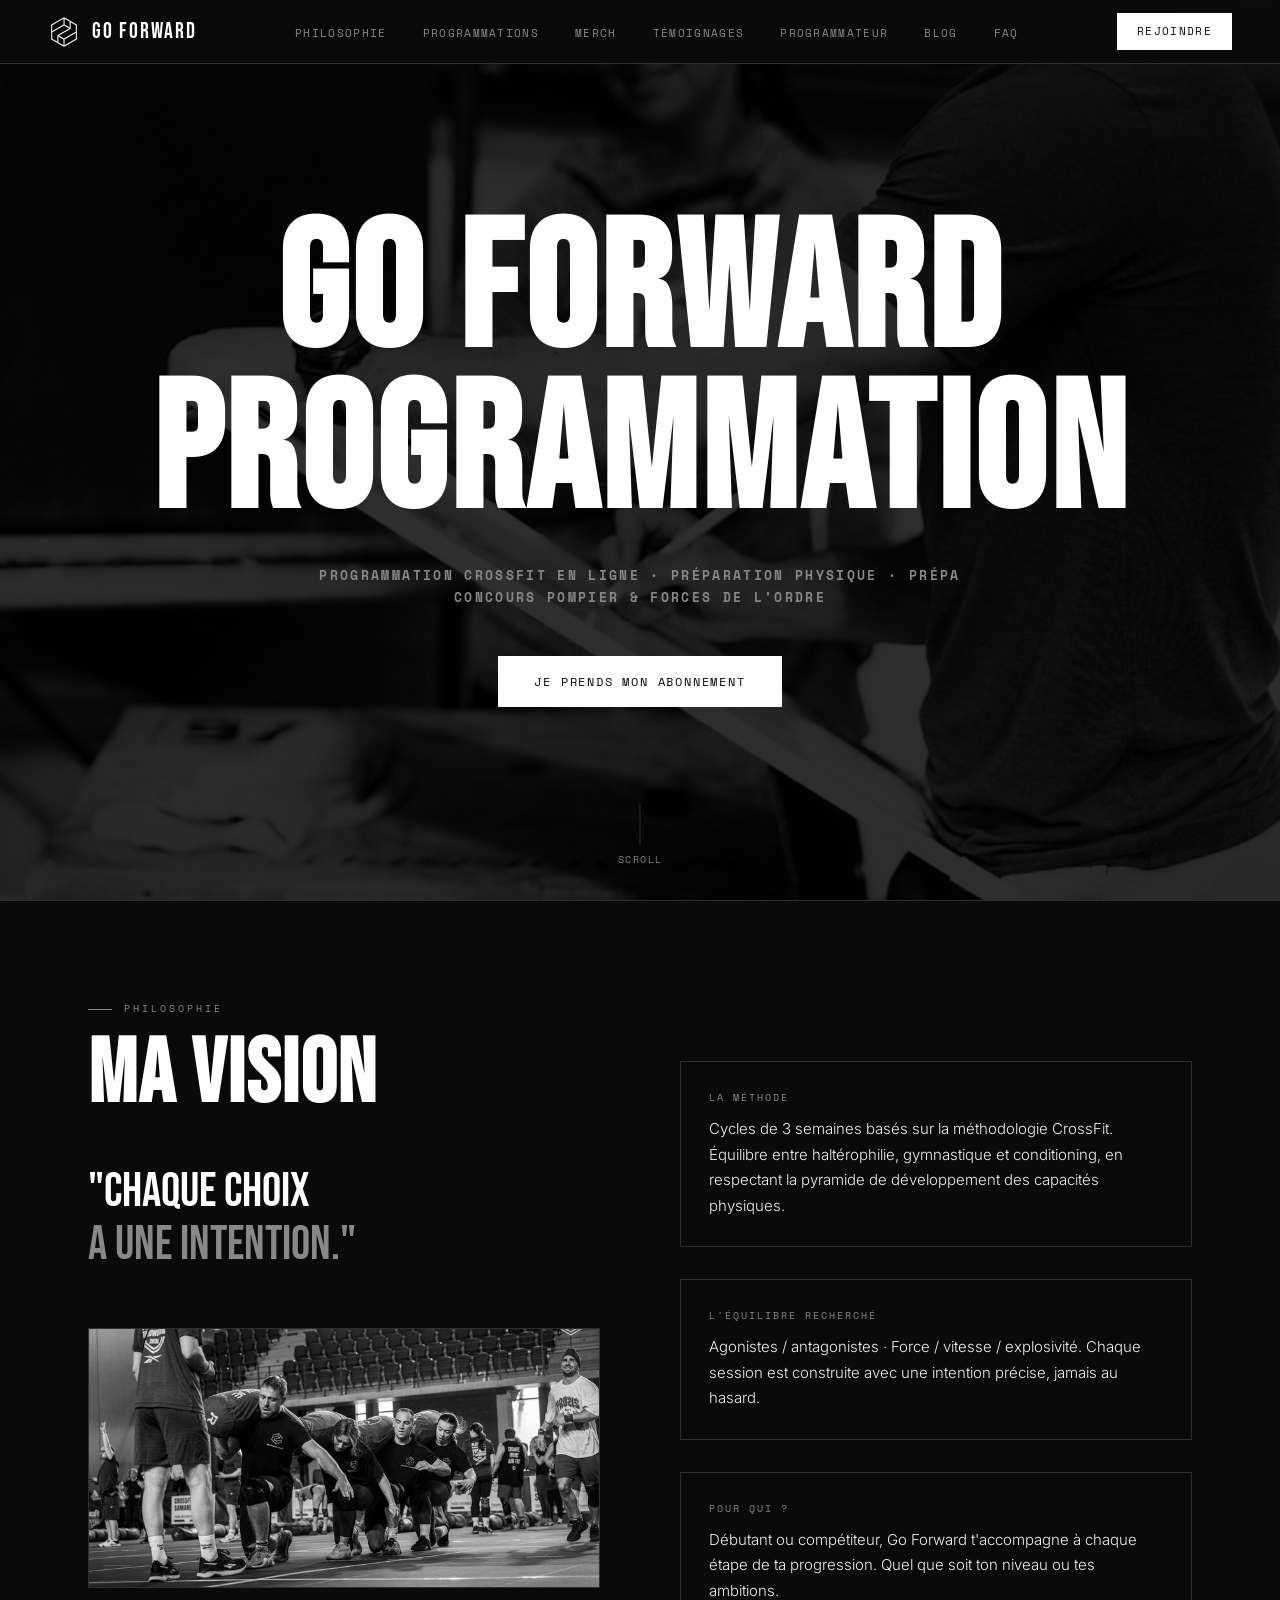
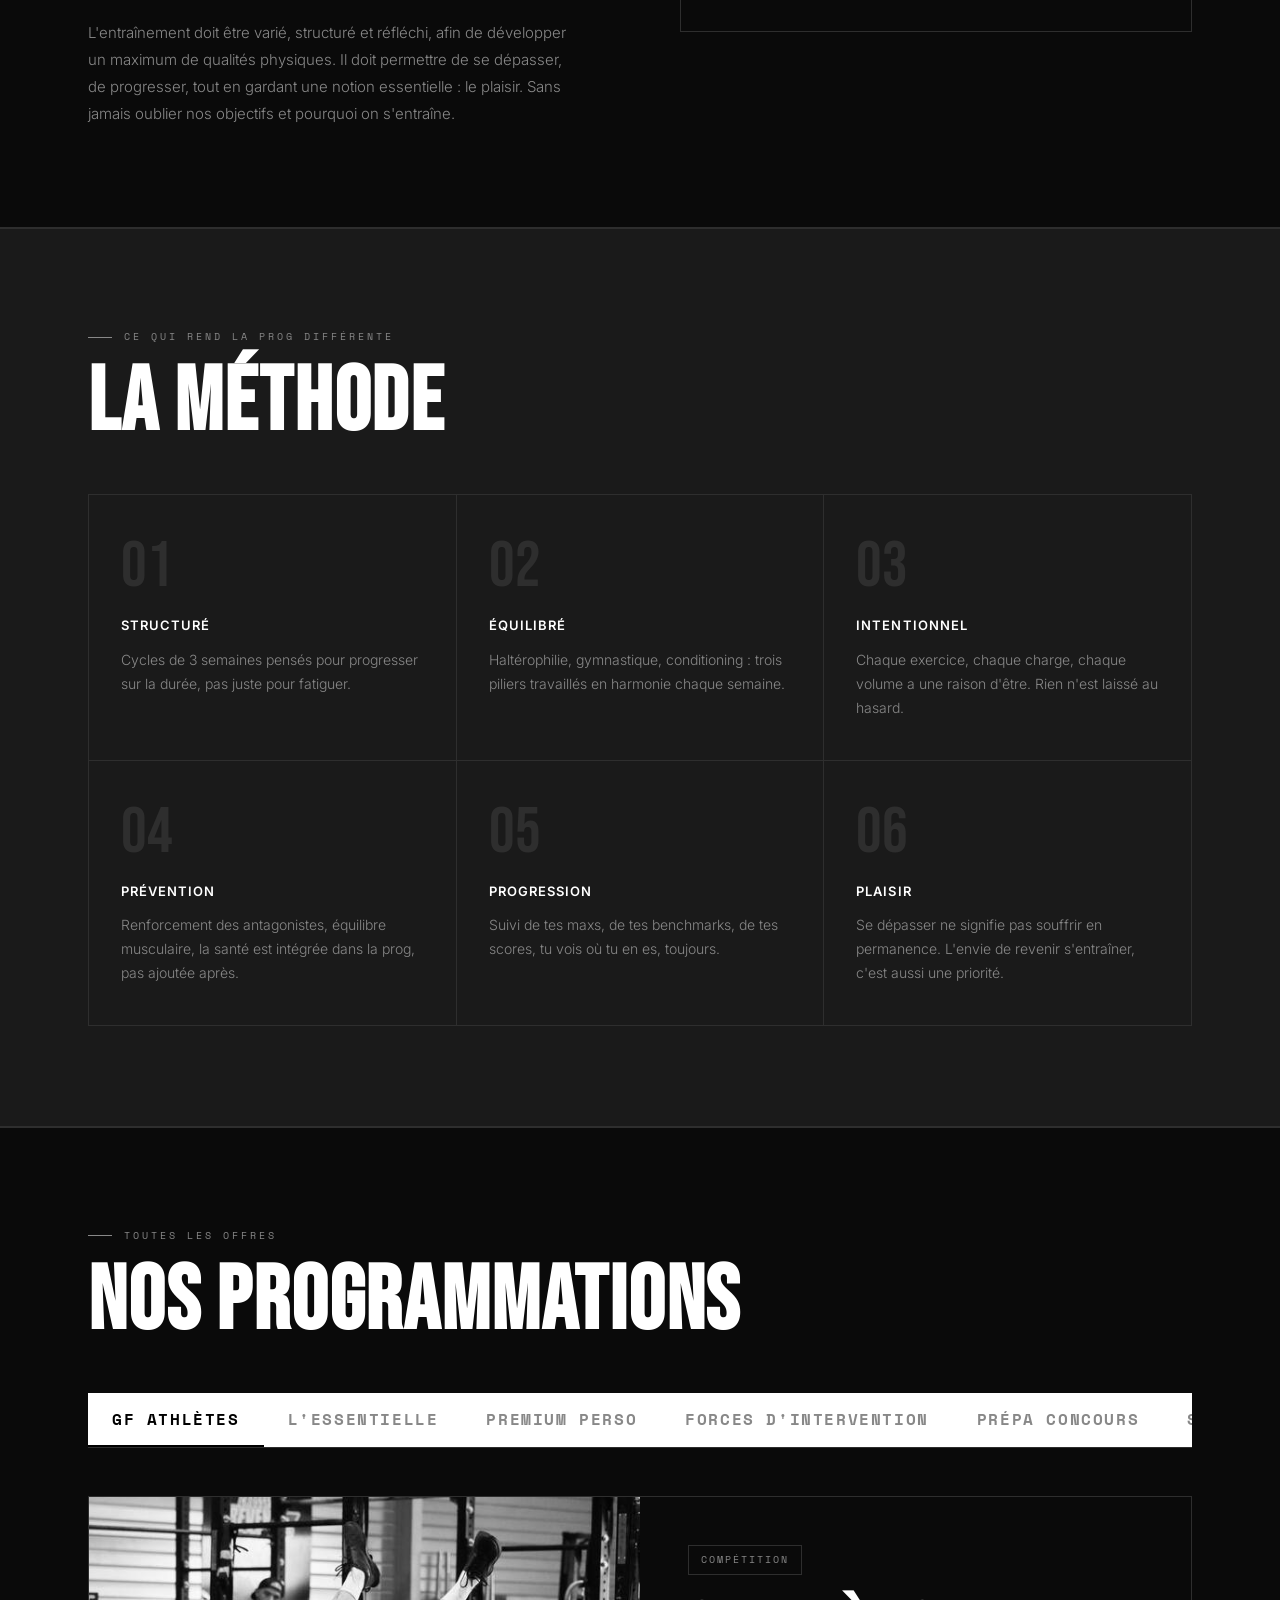
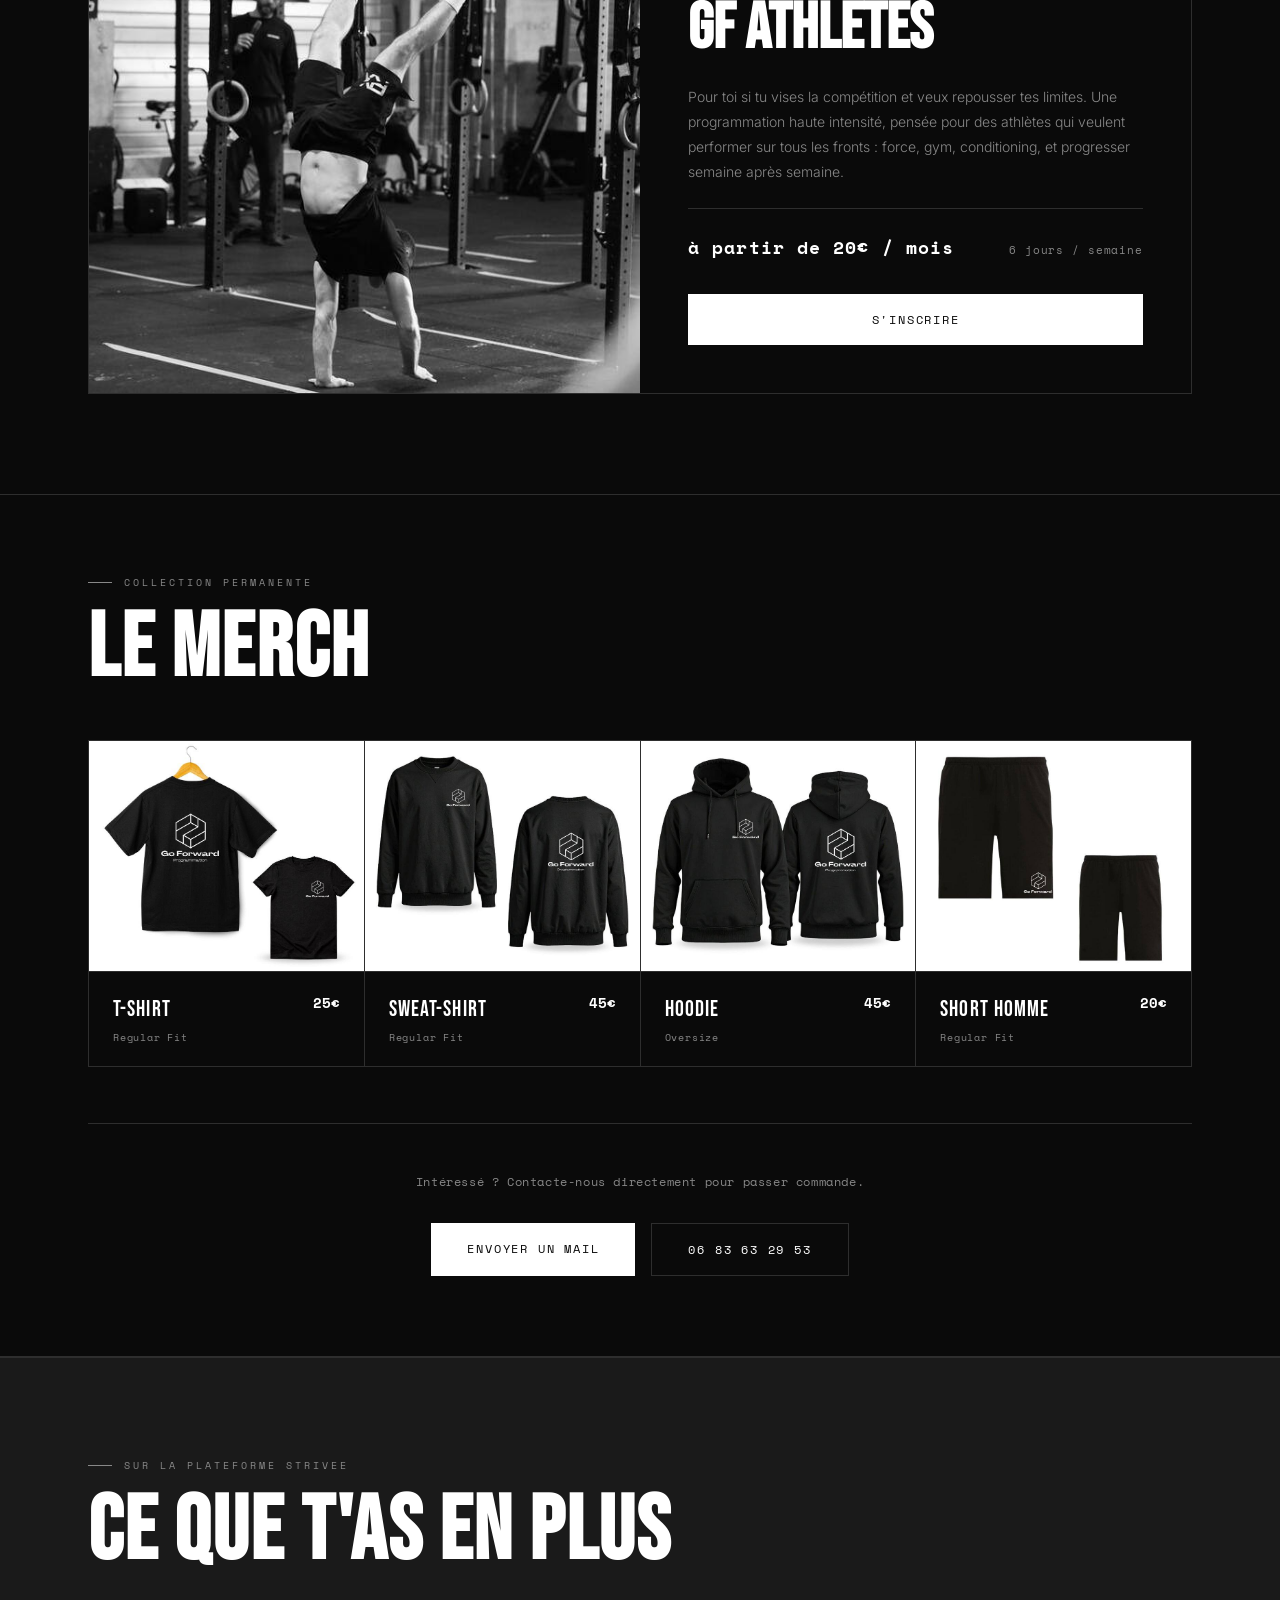
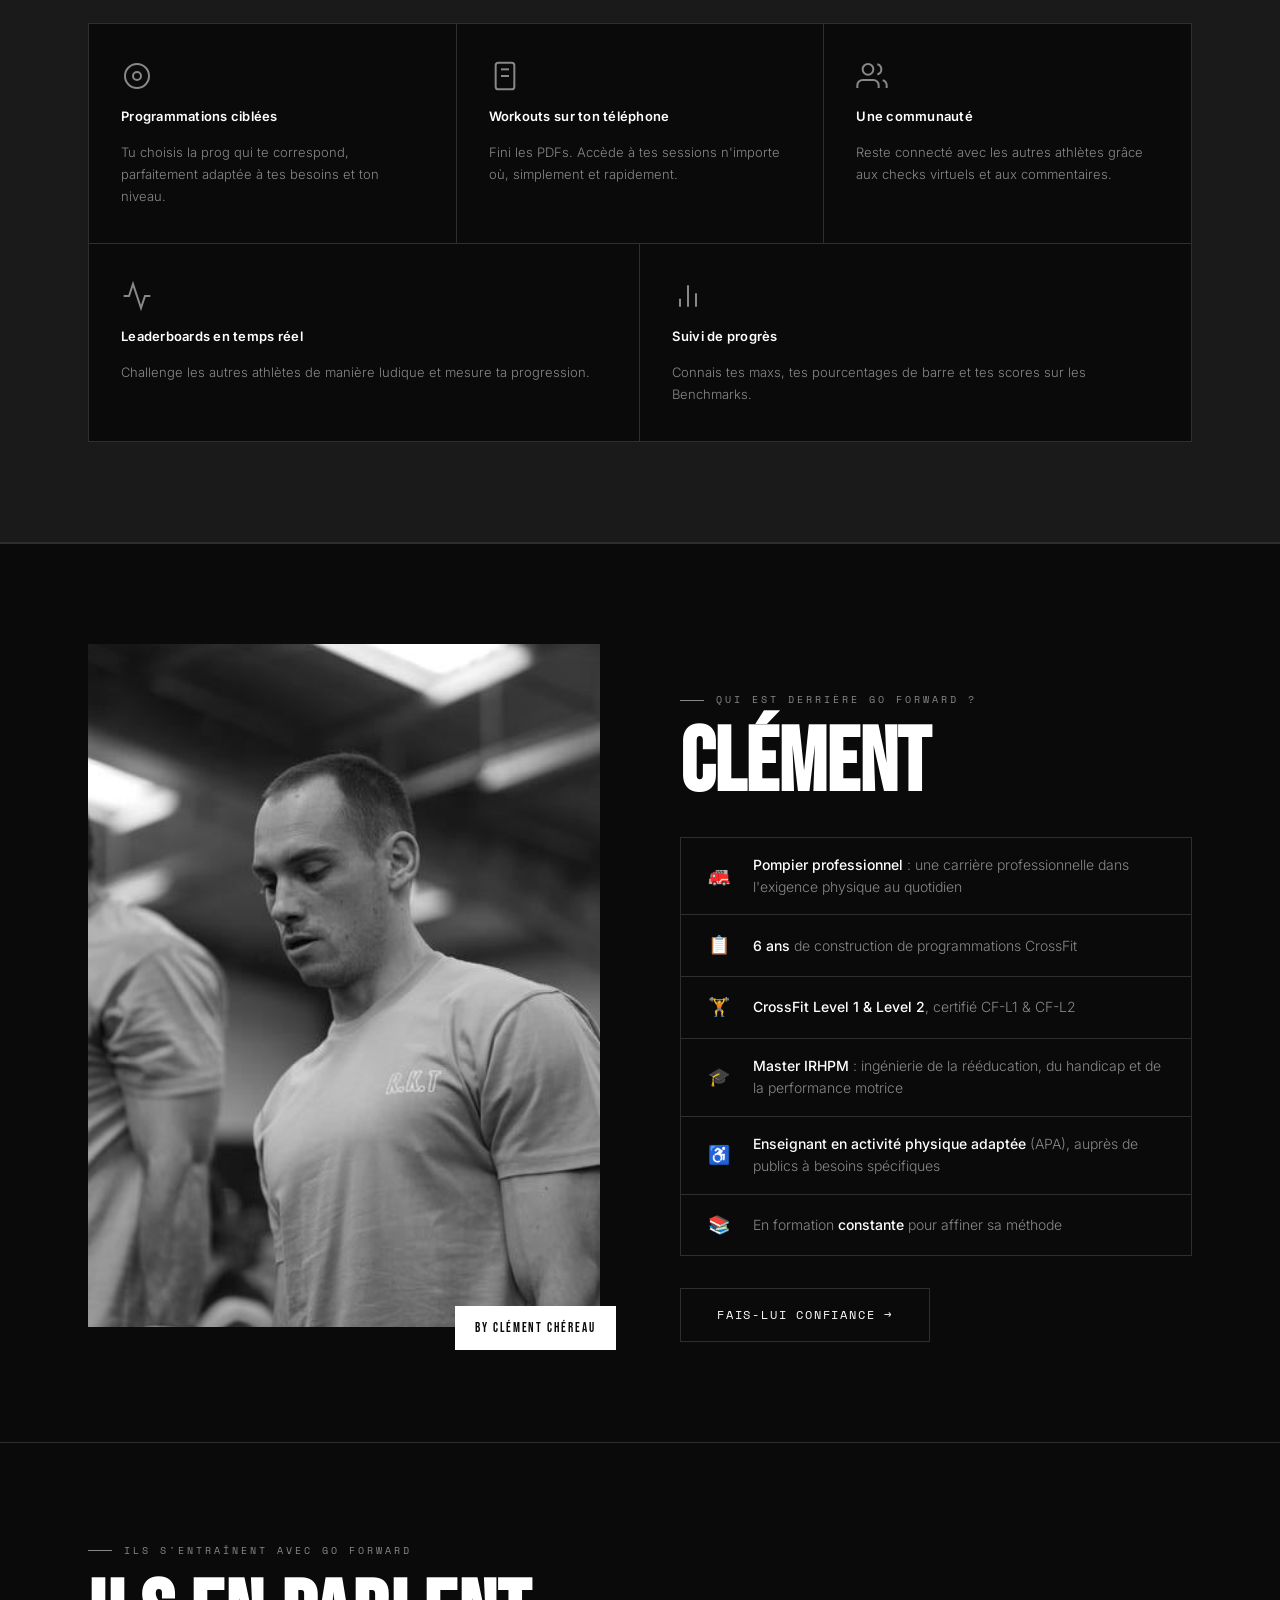
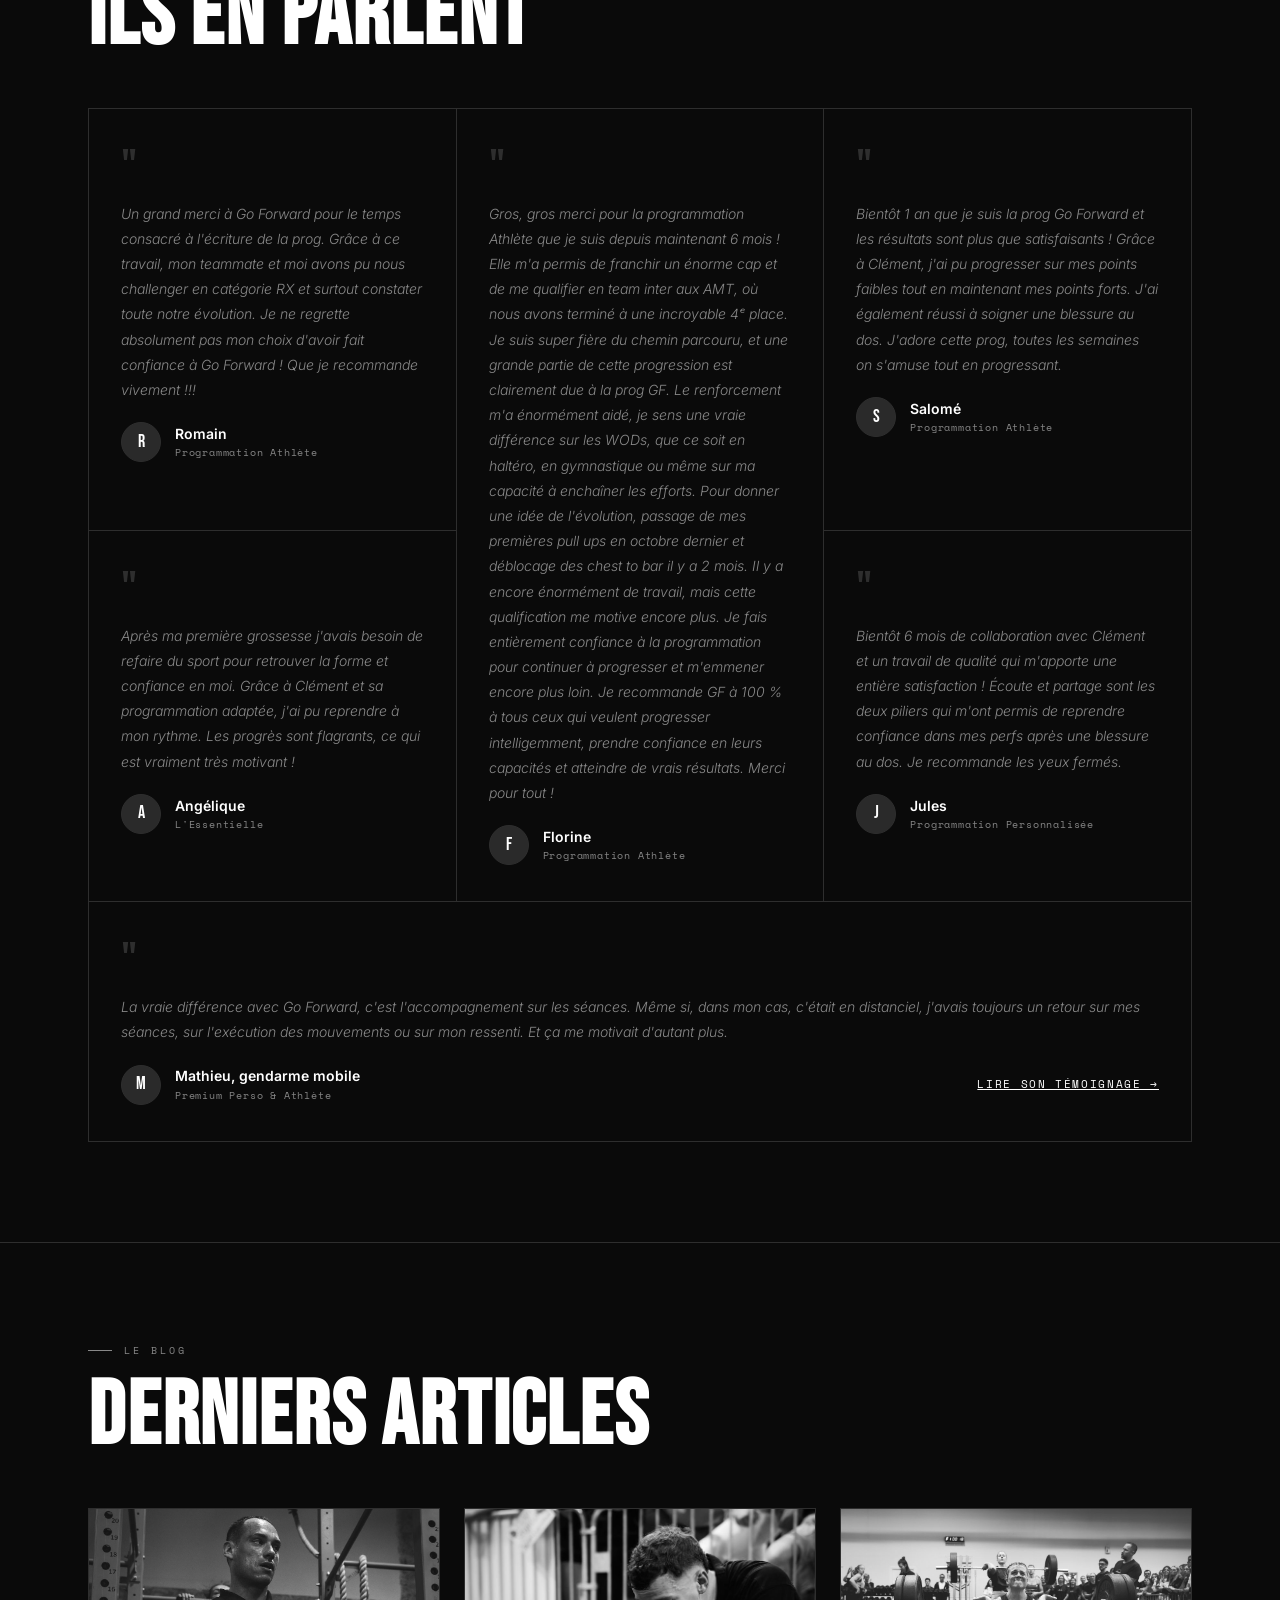
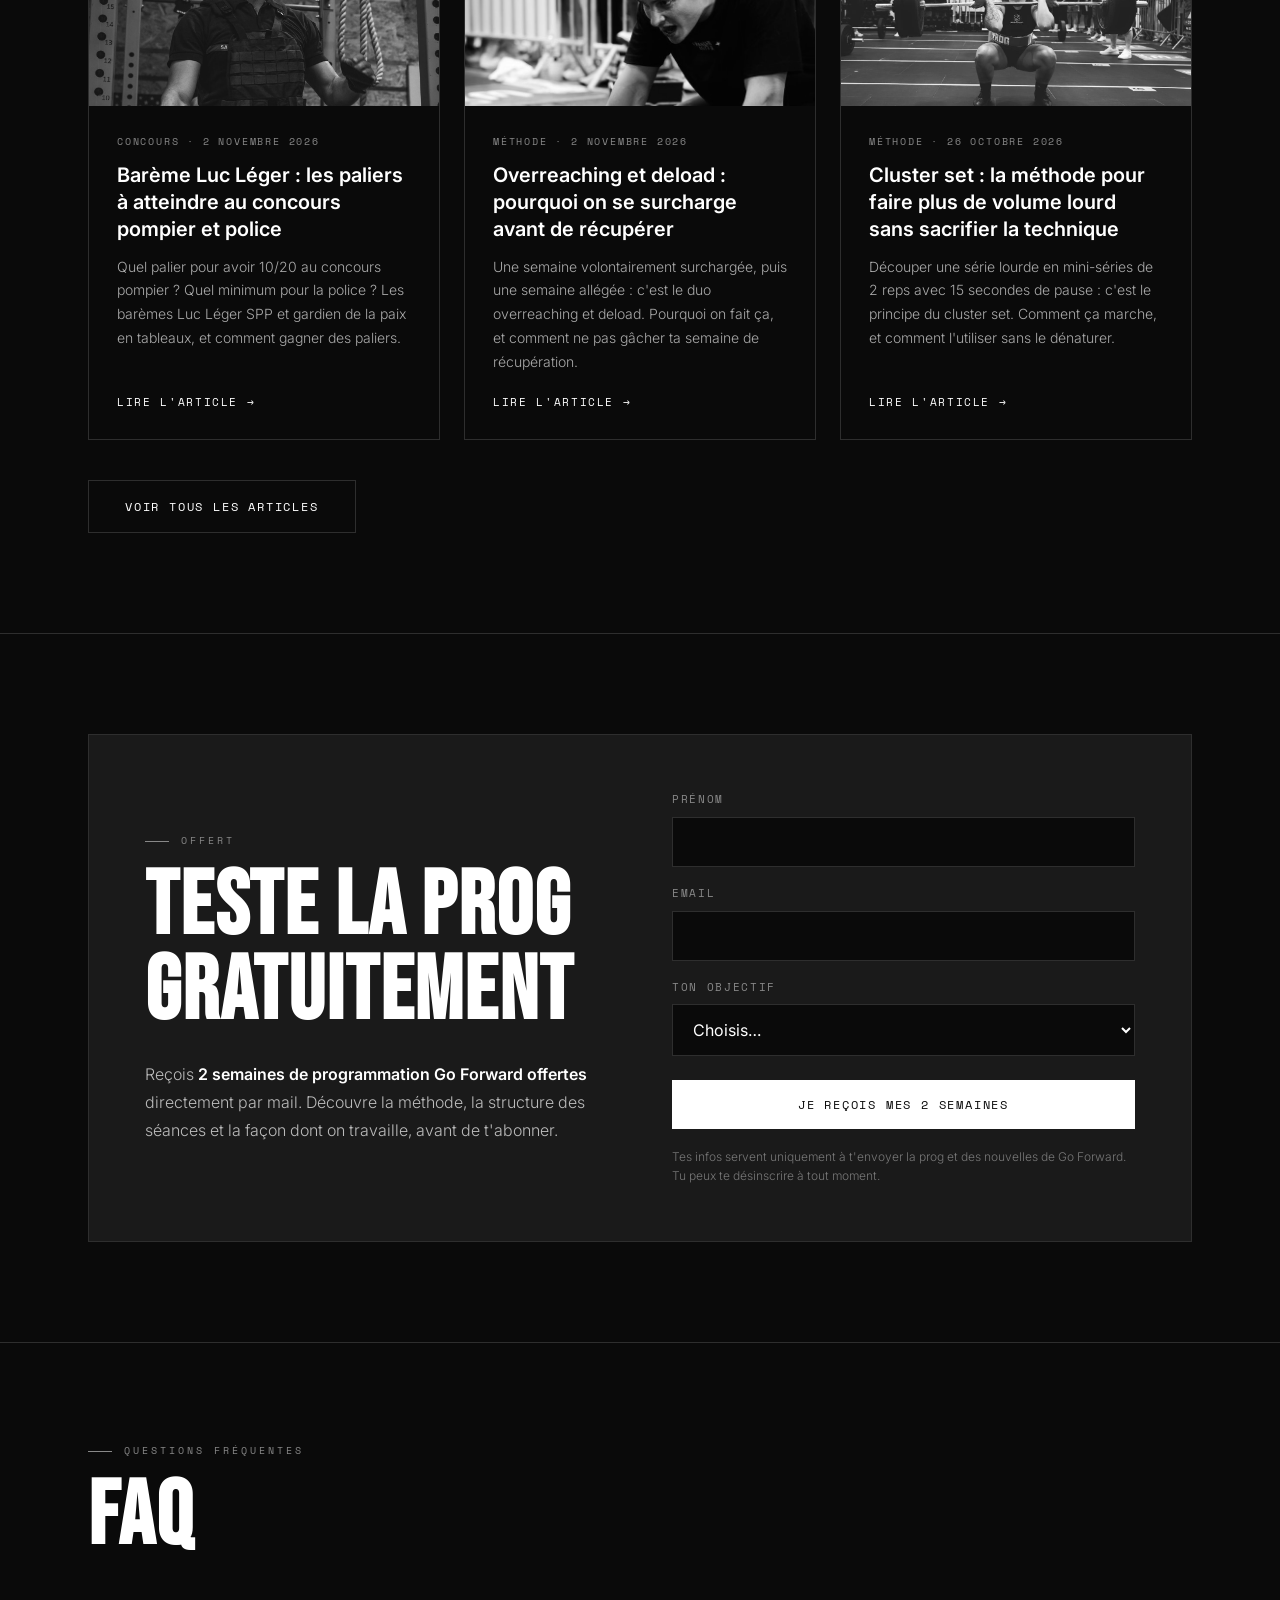
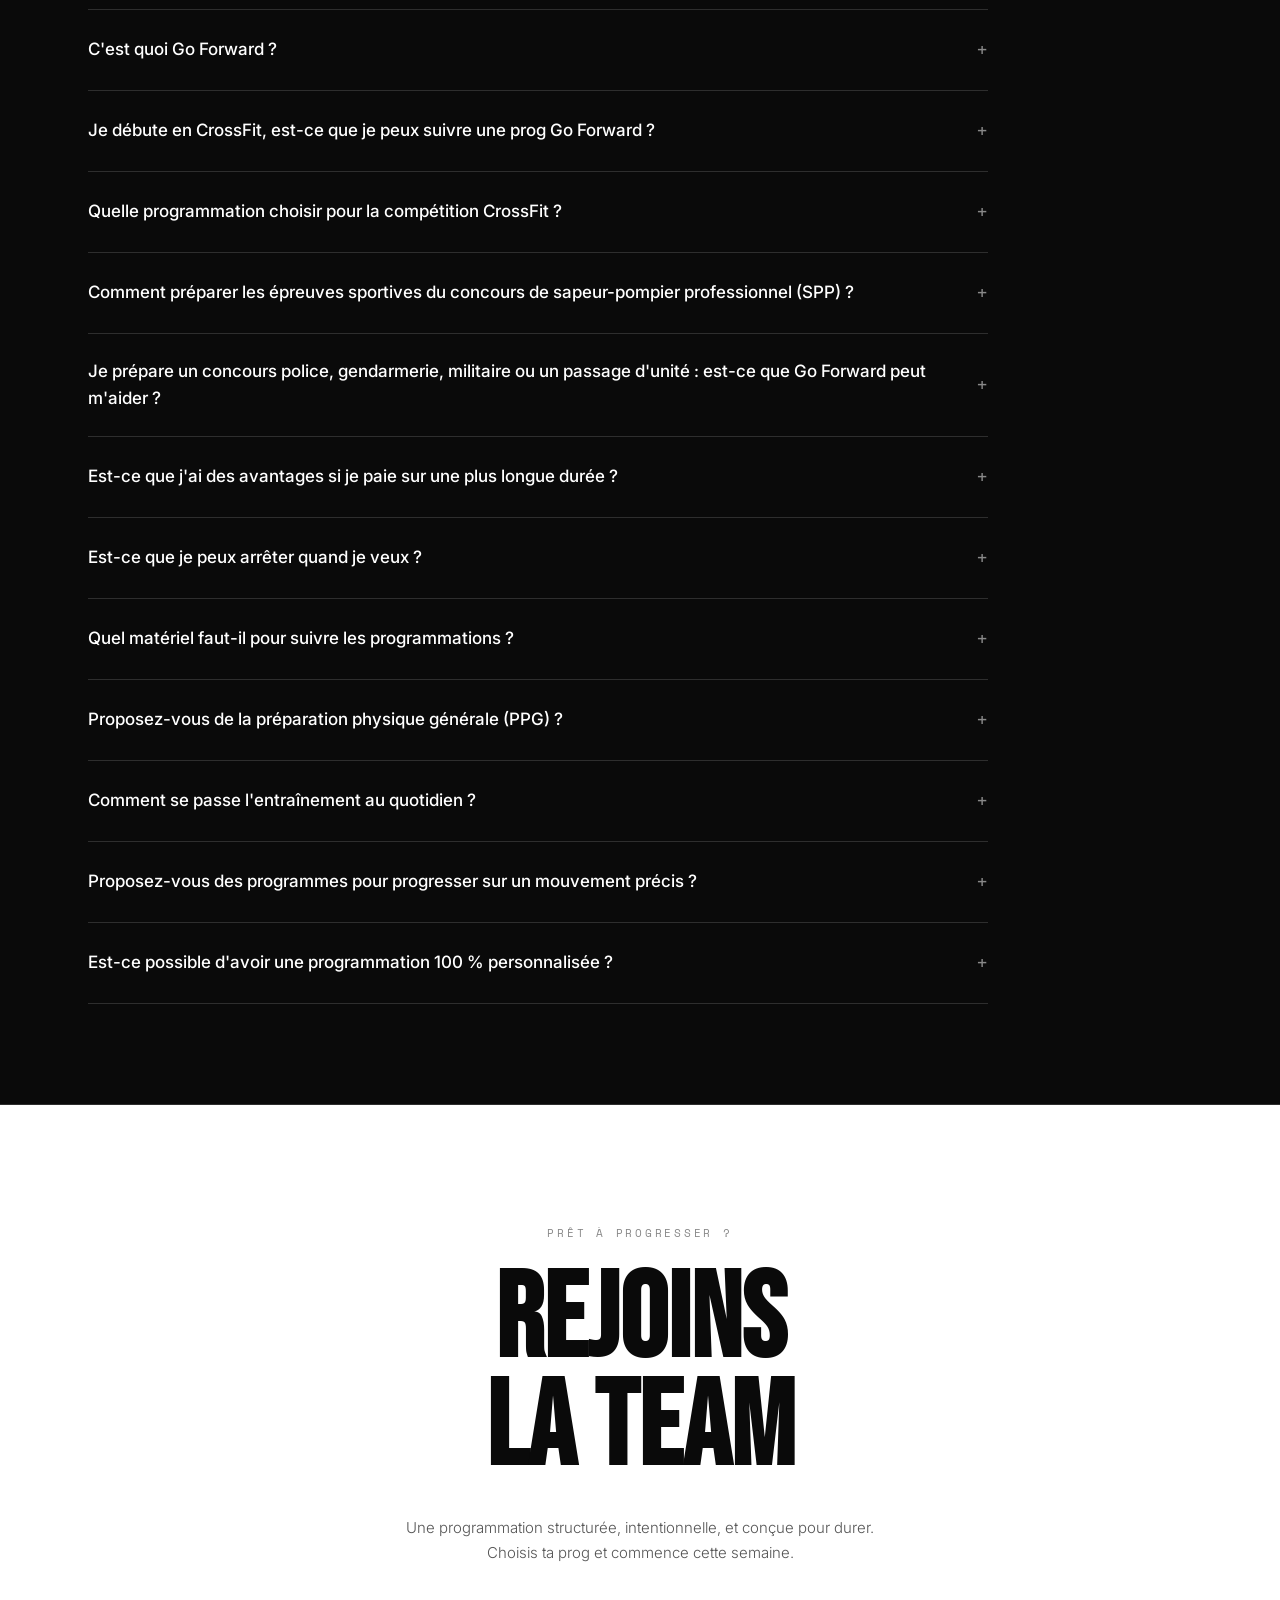
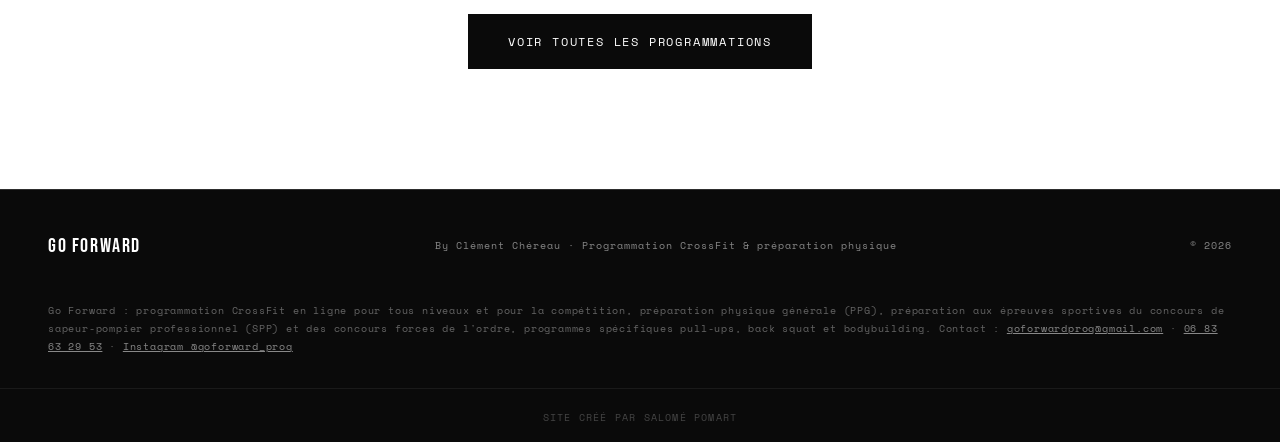
==== index.html @ a9c9aa59 "Initial commit" ====
<!DOCTYPE html>
<html lang="fr">
<head>
<meta charset="UTF-8">
<meta name="viewport" content="width=device-width, initial-scale=1.0">
<title>Go Forward | Programmation CrossFit en ligne &amp; prépa concours pompier</title>
<meta name="description" content="Programmation CrossFit en ligne by Clément Chéreau, pompier et coach CF-L2 : progs compétition et tous niveaux, préparation physique (PPG), prépa concours pompier SPP et forces de l&#x27;ordre. Dès 10 €/mois sur Strivee.">
<meta name="robots" content="index, follow, max-image-preview:large">
<meta name="author" content="Clément Chéreau">
<link rel="canonical" href="https://goforward-prog.com/">
<meta name="theme-color" content="#0A0A0A">
<link rel="icon" href="favicon.ico" sizes="any">
<link rel="icon" type="image/png" sizes="32x32" href="favicon-32.png">
<link rel="apple-touch-icon" href="apple-touch-icon.png">
<link rel="manifest" href="site.webmanifest">
<meta property="og:type" content="website">
<meta property="og:locale" content="fr_FR">
<meta property="og:site_name" content="Go Forward">
<meta property="og:title" content="Go Forward | Programmation CrossFit en ligne &amp; prépa concours pompier">
<meta property="og:description" content="Programmation CrossFit en ligne by Clément Chéreau, pompier et coach CF-L2 : progs compétition et tous niveaux, préparation physique (PPG), prépa concours pompier SPP et forces de l&#x27;ordre. Dès 10 €/mois sur Strivee.">
<meta property="og:url" content="https://goforward-prog.com/">
<meta property="og:image" content="https://goforward-prog.com/og-image.jpg">
<meta property="og:image:width" content="1200">
<meta property="og:image:height" content="630">
<meta property="og:image:alt" content="Athlètes Go Forward en compétition CrossFit">
<meta name="twitter:card" content="summary_large_image">
<meta name="twitter:title" content="Go Forward | Programmation CrossFit en ligne &amp; prépa concours pompier">
<meta name="twitter:description" content="Programmation CrossFit en ligne by Clément Chéreau, pompier et coach CF-L2 : progs compétition et tous niveaux, préparation physique (PPG), prépa concours pompier SPP et forces de l&#x27;ordre. Dès 10 €/mois sur Strivee.">
<meta name="twitter:image" content="https://goforward-prog.com/og-image.jpg">
<script type="application/ld+json">
{
 "@context": "https://schema.org",
 "@graph": [
  {
   "@type": "Organization",
   "@id": "https://goforward-prog.com/#org",
   "name": "Go Forward",
   "alternateName": [
    "Go Forward Programmation",
    "GoForward Prog"
   ],
   "url": "https://goforward-prog.com/",
   "logo": "https://goforward-prog.com/icon-512.png",
   "image": "https://goforward-prog.com/og-image.jpg",
   "email": "goforwardprog@gmail.com",
   "telephone": "+33683632953",
   "description": "Programmation CrossFit et préparation physique en ligne : compétition, tous niveaux, PPG, préparation aux concours pompier et forces de l'ordre.",
   "founder": {
    "@id": "https://goforward-prog.com/#clement"
   },
   "areaServed": "FR",
   "sameAs": [
    "https://www.instagram.com/goforward_prog/",
    "https://train.strivee.app/fr/p/goforward"
   ],
   "knowsAbout": [
    "CrossFit",
    "Programmation sportive",
    "Préparation physique générale",
    "Préparation concours sapeur-pompier",
    "Préparation concours forces de l'ordre",
    "Haltérophilie",
    "Gymnastique",
    "Renforcement musculaire",
    "Prévention des blessures"
   ]
  },
  {
   "@type": "Person",
   "@id": "https://goforward-prog.com/#clement",
   "name": "Clément Chéreau",
   "jobTitle": "Programmateur CrossFit et préparateur physique",
   "worksFor": {
    "@id": "https://goforward-prog.com/#org"
   },
   "description": "Sapeur-pompier professionnel, 6 ans de programmation CrossFit, certifié CrossFit Level 1 et Level 2, Master IRHPM, enseignant en activité physique adaptée (APA).",
   "hasCredential": [
    {
     "@type": "EducationalOccupationalCredential",
     "name": "CrossFit Level 1 Trainer (CF-L1)"
    },
    {
     "@type": "EducationalOccupationalCredential",
     "name": "CrossFit Level 2 Trainer (CF-L2)"
    },
    {
     "@type": "EducationalOccupationalCredential",
     "credentialCategory": "degree",
     "name": "Master Ingénierie de la Rééducation, du Handicap et de la Performance Motrice (IRHPM)"
    }
   ],
   "knowsAbout": [
    "CrossFit",
    "Préparation physique",
    "Activité physique adaptée",
    "Concours sapeur-pompier"
   ]
  },
  {
   "@type": "WebSite",
   "@id": "https://goforward-prog.com/#website",
   "url": "https://goforward-prog.com/",
   "name": "Go Forward Programmation",
   "inLanguage": "fr-FR",
   "publisher": {
    "@id": "https://goforward-prog.com/#org"
   }
  },
  {
   "@type": "OfferCatalog",
   "@id": "https://goforward-prog.com/#programmations",
   "name": "Programmations Go Forward",
   "itemListElement": [
    {
     "@type": "Offer",
     "name": "GF Athlètes — programmation CrossFit compétition",
     "description": "Programmation haute intensité 6 jours/semaine : force, gymnastique, conditioning.",
     "price": "20",
     "priceCurrency": "EUR",
     "url": "https://train.strivee.app/fr/program/FEyrRCor2bPTjDDfxggW",
     "seller": {
      "@id": "https://goforward-prog.com/#org"
     }
    },
    {
     "@type": "Offer",
     "name": "L'Essentielle — programmation CrossFit tous niveaux",
     "description": "Entraînement fonctionnel accessible à tous, 6 jours/semaine.",
     "price": "10",
     "priceCurrency": "EUR",
     "url": "https://train.strivee.app/fr/program/ogcmXxv3qTJQZlbwVO4x",
     "seller": {
      "@id": "https://goforward-prog.com/#org"
     }
    },
    {
     "@type": "Offer",
     "name": "Forces d'intervention — préparation physique pompiers, police, gendarmerie, militaires",
     "description": "Maintien et développement des capacités opérationnelles, préparation de concours ou changement de section. Cycles de force, peu de matériel. 2 semaines d'essai offertes.",
     "price": "20",
     "priceCurrency": "EUR",
     "url": "https://train.strivee.app/fr/program/WdYHjESomi0qyPzzwrEf",
     "seller": {
      "@id": "https://goforward-prog.com/#org"
     }
    },
    {
     "@type": "Offer",
     "name": "Préparation aux concours SPP : les épreuves sportives",
     "description": "Préparation physique au concours de sapeur-pompier professionnel, programme de 12 semaines, 4 jours/semaine.",
     "price": "40",
     "priceCurrency": "EUR",
     "url": "https://train.strivee.app/fr/program/6kvbbAUgCIYzyvIUIWJS",
     "seller": {
      "@id": "https://goforward-prog.com/#org"
     }
    },
    {
     "@type": "Offer",
     "name": "Pull-ups Bloc 1 — pull-ups strictes et 1RM",
     "price": "50",
     "priceCurrency": "EUR",
     "url": "https://train.strivee.app/fr/program/McERVK5y5cGWWcZ6huyE",
     "seller": {
      "@id": "https://goforward-prog.com/#org"
     }
    },
    {
     "@type": "Offer",
     "name": "Pull-ups Bloc 2 — pull-ups strictes et 1RM",
     "price": "50",
     "priceCurrency": "EUR",
     "url": "https://train.strivee.app/fr/program/sZJoboI4ckUQ7qoPCELB",
     "seller": {
      "@id": "https://goforward-prog.com/#org"
     }
    },
    {
     "@type": "Offer",
     "name": "Pack Pull-ups Bloc 1 + Bloc 2",
     "price": "85",
     "priceCurrency": "EUR",
     "url": "https://train.strivee.app/fr/program/IHZ6PiEk0Y5wXSqsc66p",
     "seller": {
      "@id": "https://goforward-prog.com/#org"
     }
    },
    {
     "@type": "Offer",
     "name": "Back Squat Go Forward Cluster",
     "price": "99",
     "priceCurrency": "EUR",
     "url": "https://train.strivee.app/fr/program/N6EFqo6iJSUpRfH07YCZ",
     "seller": {
      "@id": "https://goforward-prog.com/#org"
     }
    },
    {
     "@type": "Offer",
     "name": "Bodybuilding haut du corps — Bloc 1 (3 mois)",
     "price": "30",
     "priceCurrency": "EUR",
     "url": "https://train.strivee.app/fr/program/FDwR59PtOO7NxPMHoTJt",
     "seller": {
      "@id": "https://goforward-prog.com/#org"
     }
    },
    {
     "@type": "Offer",
     "name": "Bodybuilding haut du corps — Bloc 2 (3 mois)",
     "price": "30",
     "priceCurrency": "EUR",
     "url": "https://train.strivee.app/fr/program/ZYTw71fG6il0GI4knP7N",
     "seller": {
      "@id": "https://goforward-prog.com/#org"
     }
    },
    {
     "@type": "Offer",
     "name": "Pack Bodybuilding haut du corps Bloc 1 + Bloc 2",
     "price": "50",
     "priceCurrency": "EUR",
     "url": "https://train.strivee.app/fr/program/BC4M5KMHoSUUisF0azHb",
     "seller": {
      "@id": "https://goforward-prog.com/#org"
     }
    },
    {
     "@type": "Offer",
     "name": "Premium Perso — programmation sur-mesure",
     "description": "Programmation individuelle avec suivi personnalisé. À partir de 50 €, sur devis.",
     "price": "50",
     "priceCurrency": "EUR",
     "seller": {
      "@id": "https://goforward-prog.com/#org"
     }
    }
   ]
  },
  {
   "@type": "FAQPage",
   "@id": "https://goforward-prog.com/#faq",
   "mainEntity": [
    {
     "@type": "Question",
     "name": "C'est quoi Go Forward ?",
     "acceptedAnswer": {
      "@type": "Answer",
      "text": "Go Forward est une programmation CrossFit en ligne créée par Clément Chéreau, pompier professionnel, certifié CrossFit Level 1 & Level 2 et titulaire d'un Master en ingénierie de la rééducation et de la performance motrice. Les séances sont construites en cycles de 3 semaines et équilibrent haltérophilie, gymnastique, conditioning et renforcement, pour progresser durablement sans se blesser."
     }
    },
    {
     "@type": "Question",
     "name": "Je débute en CrossFit, est-ce que je peux suivre une prog Go Forward ?",
     "acceptedAnswer": {
      "@type": "Answer",
      "text": "Oui. L'Essentielle est pensée pour être accessible à tous : un entraînement fonctionnel, varié et structuré, 6 jours par semaine, à partir de 10 € par mois. C'est l'entrée idéale pour améliorer ta condition physique, ta santé et ta forme au quotidien."
     }
    },
    {
     "@type": "Question",
     "name": "Quelle programmation choisir pour la compétition CrossFit ?",
     "acceptedAnswer": {
      "@type": "Answer",
      "text": "GF Athlètes est la programmation compétition : haute intensité, 6 jours par semaine, avec un travail complet en force, gymnastique et conditioning, à partir de 20 € par mois. Plusieurs athlètes l'ont suivie pour se qualifier et performer en compétition, en individuel comme en team."
     }
    },
    {
     "@type": "Question",
     "name": "Comment préparer les épreuves sportives du concours de sapeur-pompier professionnel (SPP) ?",
     "acceptedAnswer": {
      "@type": "Answer",
      "text": "Go Forward propose une préparation physique dédiée aux épreuves sportives du concours SPP : un programme de 12 semaines, à raison de 4 séances par semaine, pour 40 €. Elle est écrite par Clément, lui-même pompier, qui connaît ces épreuves de l'intérieur."
     }
    },
    {
     "@type": "Question",
     "name": "Je prépare un concours police, gendarmerie, militaire ou un passage d'unité : est-ce que Go Forward peut m'aider ?",
     "acceptedAnswer": {
      "@type": "Answer",
      "text": "Oui, avec la programmation Forces d'intervention, pensée pour les pompiers, policiers, gendarmes et militaires : maintien et développement des capacités opérationnelles, préparation de concours ou de changement de section. Cycles de force et séances réalisables avec peu de matériel, sans jargon. à partir de 20 € par mois, avec 2 semaines d'essai offertes. Pour des épreuves très spécifiques, Clément peut aussi construire une préparation personnalisée : goforwardprog@gmail.com."
     }
    },
    {
     "@type": "Question",
     "name": "Est-ce que j'ai des avantages si je paie sur une plus longue durée ?",
     "acceptedAnswer": {
      "@type": "Answer",
      "text": "Oui ! Sur GF Athlètes, L'Essentielle et Forces d'intervention, plus tu t'engages longtemps, moins tu paies : en prenant l'abonnement à l'année, tu as 2 mois offerts. Les formules au trimestre et au semestre sont aussi plus avantageuses que le mensuel."
     }
    },
    {
     "@type": "Question",
     "name": "Est-ce que je peux arrêter quand je veux ?",
     "acceptedAnswer": {
      "@type": "Answer",
      "text": "Oui, les programmations Go Forward sont sans engagement. Tu arrêtes quand tu veux et tu ne paies que la période que tu as choisie, rien de plus."
     }
    },
    {
     "@type": "Question",
     "name": "Quel matériel faut-il pour suivre les programmations ?",
     "acceptedAnswer": {
      "@type": "Answer",
      "text": "Ça dépend de la prog. L'Essentielle propose une version adaptée à la maison pour toutes les séances. GF Athlètes se fait avec un équipement de musculation classique. Forces d'intervention est réalisable avec peu de matériel."
     }
    },
    {
     "@type": "Question",
     "name": "Proposez-vous de la préparation physique générale (PPG) ?",
     "acceptedAnswer": {
      "@type": "Answer",
      "text": "Oui. Toutes les programmations Go Forward développent les qualités physiques de base : force, endurance, explosivité, gainage et mobilité, avec un renforcement des antagonistes intégré pour prévenir les blessures. L'Essentielle convient très bien comme PPG, et la Premium Perso permet une préparation sur-mesure pour un sport ou un objectif précis."
     }
    },
    {
     "@type": "Question",
     "name": "Comment se passe l'entraînement au quotidien ?",
     "acceptedAnswer": {
      "@type": "Answer",
      "text": "Tout se passe sur l'application Strivee, directement sur ton téléphone : tes séances du jour, les démos des mouvements, le suivi de tes maxs et de tes benchmarks, les leaderboards et les échanges avec la communauté."
     }
    },
    {
     "@type": "Question",
     "name": "Proposez-vous des programmes pour progresser sur un mouvement précis ?",
     "acceptedAnswer": {
      "@type": "Answer",
      "text": "Oui, avec les programmations spécifiques : pull-ups strictes (Bloc 1, Bloc 2 ou pack des deux), back squat avec la méthode cluster, et bodybuilding haut du corps en blocs de 3 mois. Elles se suivent en complément de ton entraînement habituel, 2 à 3 séances par semaine."
     }
    },
    {
     "@type": "Question",
     "name": "Est-ce possible d'avoir une programmation 100 % personnalisée ?",
     "acceptedAnswer": {
      "@type": "Answer",
      "text": "Oui, avec la Premium Perso. Clément construit une programmation unique selon ton niveau, tes objectifs, ton emploi du temps et ton historique, avec un suivi et des ajustements réguliers. Le tarif démarre à partir de 50 € et dépend de ta demande : contacte-nous pour un devis."
     }
    }
   ]
  }
 ]
}
</script>
<link rel="preconnect" href="https://fonts.googleapis.com">
<link href="https://fonts.googleapis.com/css2?family=Bebas+Neue&family=Inter:wght@300;400;500;600&family=Space+Mono:wght@400;700&display=swap" rel="stylesheet">
<style>
  *, *::before, *::after { box-sizing: border-box; margin: 0; padding: 0; }

  :root {
    --black: #0A0A0A;
    --white: #FFFFFF;
    --grey-dark: #1A1A1A;
    --grey-mid: #2A2A2A;
    --grey-light: #888888;
    --grey-border: #2E2E2E;
    --off-white: #F0F0F0;
  }

  html { scroll-behavior: smooth; }

  body {
    background: var(--black);
    color: var(--white);
    font-family: 'Inter', sans-serif;
    font-weight: 300;
    line-height: 1.6;
    overflow-x: hidden;
  }

  /* ── NAV ── */
  nav {
    position: fixed;
    top: 0; left: 0; right: 0;
    z-index: 100;
    display: flex;
    align-items: center;
    justify-content: space-between;
    padding: 0 48px;
    height: 64px;
    background: rgba(10,10,10,0.92);
    backdrop-filter: blur(12px);
    border-bottom: 1px solid var(--grey-border);
  }

  .nav-logo {
    font-family: 'Bebas Neue', sans-serif;
    font-size: 22px;
    letter-spacing: 0.08em;
    color: var(--white);
    text-decoration: none;
  }

  .nav-links {
    display: flex;
    gap: 36px;
    list-style: none;
  }

  .nav-links a {
    font-family: 'Space Mono', monospace;
    font-size: 11px;
    letter-spacing: 0.12em;
    text-transform: uppercase;
    color: var(--grey-light);
    text-decoration: none;
    transition: color 0.2s;
  }

  .nav-links a:hover { color: var(--white); }

  .nav-cta {
    font-family: 'Space Mono', monospace;
    font-size: 11px;
    letter-spacing: 0.12em;
    text-transform: uppercase;
    color: var(--black);
    background: var(--white);
    border: none;
    padding: 10px 20px;
    cursor: pointer;
    text-decoration: none;
    transition: background 0.2s, color 0.2s;
  }

  .nav-cta:hover { background: var(--off-white); }

  .hamburger { display: none; flex-direction: column; gap: 5px; cursor: pointer; }
  .hamburger span { display: block; width: 24px; height: 1px; background: var(--white); }

  /* ── HERO ── */
  #hero {
    min-height: 100vh;
    display: flex;
    flex-direction: column;
    align-items: center;
    justify-content: center;
    position: relative;
    overflow: hidden;
    padding: 80px 48px 60px;
    text-align: center;
  }

  /* Hexagon SVG watermark */
  .hero-hex {
    position: absolute;
    width: 70vw;
    max-width: 700px;
    opacity: 0.06;
    top: 50%;
    left: 50%;
    transform: translate(-50%, -50%);
    pointer-events: none;
  }

  .hero-eyebrow {
    font-family: 'Space Mono', monospace;
    font-size: 11px;
    letter-spacing: 0.25em;
    text-transform: uppercase;
    color: var(--grey-light);
    margin-bottom: 24px;
  }

  .hero-title {
    font-family: 'Bebas Neue', sans-serif;
    font-size: clamp(72px, 14vw, 180px);
    line-height: 0.9;
    letter-spacing: 0.02em;
    color: var(--white);
    margin-bottom: 8px;
  }

  .hero-title span {
    display: block;
    color: var(--white);
  }

  .hero-subtitle {
    font-family: 'Bebas Neue', sans-serif;
    font-size: clamp(18px, 3vw, 32px);
    letter-spacing: 0.15em;
    color: var(--grey-light);
    margin-bottom: 40px;
  }

  .hero-quote {
    font-family: 'Space Mono', monospace;
    font-size: 13px;
    letter-spacing: 0.05em;
    color: var(--grey-light);
    border: 1px solid var(--grey-border);
    padding: 14px 28px;
    margin-bottom: 48px;
    display: inline-block;
  }

  .hero-quote em { color: var(--white); font-style: italic; }

  .btn-primary {
    display: inline-block;
    font-family: 'Space Mono', monospace;
    font-size: 12px;
    letter-spacing: 0.15em;
    text-transform: uppercase;
    color: var(--black);
    background: var(--white);
    padding: 16px 36px;
    text-decoration: none;
    transition: background 0.2s, transform 0.2s;
  }

  .btn-primary:hover { background: var(--off-white); transform: translateY(-2px); }

  .btn-secondary {
    display: inline-block;
    font-family: 'Space Mono', monospace;
    font-size: 12px;
    letter-spacing: 0.15em;
    text-transform: uppercase;
    color: var(--white);
    background: transparent;
    border: 1px solid var(--grey-border);
    padding: 16px 36px;
    text-decoration: none;
    transition: border-color 0.2s, transform 0.2s;
  }

  .btn-secondary:hover { border-color: var(--white); transform: translateY(-2px); }

  .hero-btns { display: flex; gap: 16px; flex-wrap: wrap; justify-content: center; }

  .scroll-indicator {
    position: absolute;
    bottom: 32px;
    left: 50%;
    transform: translateX(-50%);
    display: flex;
    flex-direction: column;
    align-items: center;
    gap: 8px;
    color: var(--grey-light);
    font-family: 'Space Mono', monospace;
    font-size: 10px;
    letter-spacing: 0.15em;
    text-transform: uppercase;
  }

  .scroll-line {
    width: 1px;
    height: 40px;
    background: var(--grey-border);
    position: relative;
    overflow: hidden;
  }

  .scroll-line::after {
    content: '';
    position: absolute;
    top: -100%;
    left: 0;
    width: 100%;
    height: 100%;
    background: var(--white);
    animation: scrollDown 1.8s ease-in-out infinite;
  }

  @keyframes scrollDown {
    0% { top: -100%; }
    100% { top: 100%; }
  }

  /* ── SECTIONS ── */
  section {
    padding: 100px 48px;
    max-width: 1200px;
    margin: 0 auto;
  }

  .section-full {
    max-width: 100%;
    padding: 100px 0;
  }

  .section-inner {
    max-width: 1200px;
    margin: 0 auto;
    padding: 0 48px;
  }

  .section-label {
    font-family: 'Space Mono', monospace;
    font-size: 10px;
    letter-spacing: 0.3em;
    text-transform: uppercase;
    color: var(--grey-light);
    margin-bottom: 16px;
    display: flex;
    align-items: center;
    gap: 12px;
  }

  .section-label::before {
    content: '';
    display: inline-block;
    width: 24px;
    height: 1px;
    background: var(--grey-light);
  }

  .section-title {
    font-family: 'Bebas Neue', sans-serif;
    font-size: clamp(48px, 7vw, 96px);
    line-height: 0.95;
    letter-spacing: 0.02em;
    color: var(--white);
    margin-bottom: 48px;
  }

  .divider {
    width: 100%;
    height: 1px;
    background: var(--grey-border);
    margin: 0;
  }

  /* ── PHILOSOPHIE ── */
  #philosophie {
    display: grid;
    grid-template-columns: 1fr 1fr;
    gap: 80px;
    align-items: start;
  }

  .philo-left { }

  .philo-right {
    padding-top: 60px;
    display: flex;
    flex-direction: column;
    gap: 32px;
  }

  .philo-card {
    border: 1px solid var(--grey-border);
    padding: 28px;
  }

  .philo-card-label {
    font-family: 'Space Mono', monospace;
    font-size: 10px;
    letter-spacing: 0.2em;
    text-transform: uppercase;
    color: var(--grey-light);
    margin-bottom: 10px;
  }

  .philo-card-text {
    font-size: 15px;
    line-height: 1.7;
    color: var(--off-white);
  }

  .big-quote {
    font-family: 'Bebas Neue', sans-serif;
    font-size: clamp(28px, 4vw, 48px);
    line-height: 1.1;
    color: var(--white);
    margin: 32px 0;
  }

  .big-quote span { color: var(--grey-light); }

  .philo-desc {
    font-size: 15px;
    line-height: 1.8;
    color: var(--grey-light);
    max-width: 480px;
  }

  /* ── MÉTHODE ── */
  #methode {
    background: var(--grey-dark);
    border-top: 1px solid var(--grey-border);
    border-bottom: 1px solid var(--grey-border);
  }

  .methode-grid {
    display: grid;
    grid-template-columns: repeat(3, 1fr);
    gap: 1px;
    background: var(--grey-border);
    border: 1px solid var(--grey-border);
    margin-top: 48px;
  }

  .methode-item {
    background: var(--grey-dark);
    padding: 40px 32px;
  }

  .methode-item-num {
    font-family: 'Bebas Neue', sans-serif;
    font-size: 64px;
    color: var(--grey-border);
    line-height: 1;
    margin-bottom: 16px;
  }

  .methode-item-title {
    font-family: 'Inter', sans-serif;
    font-size: 13px;
    font-weight: 600;
    letter-spacing: 0.08em;
    text-transform: uppercase;
    color: var(--white);
    margin-bottom: 12px;
  }

  .methode-item-text {
    font-size: 14px;
    line-height: 1.7;
    color: var(--grey-light);
  }

  /* ── PROGRAMMATIONS ── */
  .prog-tabs {
    display: flex;
    gap: 0;
    border-bottom: 1px solid var(--grey-border);
    margin-bottom: 48px;
    overflow-x: auto;
    scrollbar-width: none;
  }

  .prog-tabs::-webkit-scrollbar { display: none; }

  .prog-tab {
    font-family: 'Space Mono', monospace;
    font-size: 16px;
    font-weight: 700;
    letter-spacing: 0.1em;
    text-transform: uppercase;
    color: #888;
    padding: 14px 24px;
    cursor: pointer;
    border-bottom: 2px solid transparent;
    transition: color 0.2s, border-color 0.2s, background 0.2s;
    white-space: nowrap;
    background: #ffffff;
    border-top: none;
    border-left: none;
    border-right: none;
  }

  .prog-tab:hover { color: var(--white); }
  .prog-tab.active { color: #000000; border-bottom-color: #000000; background: #ffffff; }

  .prog-panel { display: none; }
  .prog-panel.active { display: grid; }

  /* Single featured card */
  .prog-featured {
    grid-template-columns: 1fr 1fr;
    gap: 0;
    border: 1px solid var(--grey-border);
  }

  .prog-img-placeholder {
    background: var(--grey-mid);
    min-height: 320px;
    display: flex;
    align-items: center;
    justify-content: center;
    color: var(--grey-light);
    font-family: 'Space Mono', monospace;
    font-size: 11px;
    letter-spacing: 0.1em;
    text-transform: uppercase;
    flex-direction: column;
    gap: 12px;
  }

  .prog-img-placeholder svg { opacity: 0.3; }

  .prog-content {
    padding: 48px;
    display: flex;
    flex-direction: column;
    justify-content: space-between;
    gap: 24px;
  }

  .prog-badge {
    font-family: 'Space Mono', monospace;
    font-size: 10px;
    letter-spacing: 0.2em;
    text-transform: uppercase;
    color: var(--grey-light);
    border: 1px solid var(--grey-border);
    padding: 6px 12px;
    display: inline-block;
    width: fit-content;
  }

  .prog-name {
    font-family: 'Bebas Neue', sans-serif;
    font-size: clamp(36px, 5vw, 64px);
    line-height: 0.95;
    color: var(--white);
  }

  .prog-desc {
    font-size: 14px;
    line-height: 1.8;
    color: var(--grey-light);
    flex: 1;
  }

  .prog-meta {
    display: flex;
    align-items: baseline;
    gap: 16px;
    border-top: 1px solid var(--grey-border);
    padding-top: 24px;
    flex-wrap: wrap;
  }

  .prog-price {
    font-family: 'Bebas Neue', sans-serif;
    font-size: 48px;
    color: var(--white);
    line-height: 1;
  }

  .prog-price-unit {
    font-family: 'Space Mono', monospace;
    font-size: 11px;
    color: var(--grey-light);
    letter-spacing: 0.1em;
  }

  .prog-days {
    margin-left: auto;
    font-family: 'Space Mono', monospace;
    font-size: 11px;
    color: var(--grey-light);
    letter-spacing: 0.08em;
  }

  /* Grid cards for spécifiques */
  .prog-grid {
    grid-template-columns: repeat(3, 1fr);
    gap: 1px;
    background: var(--grey-border);
    border: 1px solid var(--grey-border);
  }

  .prog-card {
    background: var(--black);
    padding: 32px;
    display: flex;
    flex-direction: column;
    gap: 16px;
    transition: background 0.2s;
  }

  .prog-card:hover { background: var(--grey-dark); }

  .prog-card-name {
    font-family: 'Inter', sans-serif;
    font-size: 14px;
    font-weight: 600;
    color: var(--white);
    line-height: 1.4;
  }

  .prog-card-meta {
    font-family: 'Space Mono', monospace;
    font-size: 10px;
    color: var(--grey-light);
    letter-spacing: 0.08em;
  }

  .prog-card-price {
    font-family: 'Bebas Neue', sans-serif;
    font-size: 36px;
    color: var(--white);
    margin-top: auto;
  }

  .prog-card-cta {
    font-family: 'Space Mono', monospace;
    font-size: 10px;
    letter-spacing: 0.15em;
    text-transform: uppercase;
    color: var(--grey-light);
    text-decoration: none;
    display: flex;
    align-items: center;
    gap: 8px;
    transition: color 0.2s;
  }

  .prog-card-cta::after { content: '→'; }
  .prog-card-cta:hover { color: var(--white); }

  /* Pompier panel */
  .pompier-panel {
    grid-template-columns: 1fr;
    gap: 32px;
  }

  .pompier-header {
    border: 1px solid var(--grey-border);
    padding: 48px;
    display: grid;
    grid-template-columns: 1fr 1fr;
    gap: 48px;
    align-items: center;
  }

  .pompier-title-block .section-title { margin-bottom: 16px; }

  .pompier-desc {
    font-size: 14px;
    line-height: 1.8;
    color: var(--grey-light);
  }

  .pompier-cards {
    display: grid;
    grid-template-columns: 1fr 1fr;
    gap: 1px;
    background: var(--grey-border);
    border: 1px solid var(--grey-border);
  }

  /* ── AVANTAGES ── */
  .avantages-grid {
    display: grid;
    grid-template-columns: repeat(3, 1fr);
    gap: 1px;
    background: var(--grey-border);
    border: 1px solid var(--grey-border);
    margin-top: 48px;
  }

  .avantage-item {
    background: var(--black);
    padding: 36px 32px;
    display: flex;
    flex-direction: column;
    gap: 14px;
  }

  .avantage-icon {
    width: 32px;
    height: 32px;
    color: var(--grey-light);
  }

  .avantage-title {
    font-size: 13px;
    font-weight: 600;
    color: var(--white);
    letter-spacing: 0.02em;
  }

  .avantage-text {
    font-size: 13px;
    line-height: 1.7;
    color: var(--grey-light);
  }

  /* ── CLEMENT ── */
  #clement {
    display: grid;
    grid-template-columns: 1fr 1fr;
    gap: 80px;
    align-items: start;
  }

  .clement-img-block {
    position: relative;
  }

  .clement-photo {
    width: 100%;
    aspect-ratio: 3/4;
    background: var(--grey-mid);
    display: flex;
    align-items: center;
    justify-content: center;
    color: var(--grey-light);
    font-family: 'Space Mono', monospace;
    font-size: 11px;
    letter-spacing: 0.1em;
    text-transform: uppercase;
    flex-direction: column;
    gap: 12px;
    filter: grayscale(100%);
  }

  .clement-tag {
    position: absolute;
    bottom: -16px;
    right: -16px;
    background: var(--white);
    color: var(--black);
    font-family: 'Bebas Neue', sans-serif;
    font-size: 13px;
    letter-spacing: 0.15em;
    padding: 12px 20px;
  }

  .clement-right {
    padding-top: 48px;
  }

  .clement-name {
    font-family: 'Bebas Neue', sans-serif;
    font-size: clamp(56px, 8vw, 112px);
    line-height: 0.9;
    color: var(--white);
    margin-bottom: 32px;
  }

  .clement-facts {
    display: flex;
    flex-direction: column;
    gap: 0;
    border: 1px solid var(--grey-border);
    margin-bottom: 32px;
  }

  .clement-fact {
    display: flex;
    align-items: center;
    gap: 20px;
    padding: 16px 24px;
    border-bottom: 1px solid var(--grey-border);
    font-size: 14px;
    color: var(--grey-light);
  }

  .clement-fact:last-child { border-bottom: none; }

  .clement-fact-icon {
    font-size: 18px;
    width: 28px;
    text-align: center;
    flex-shrink: 0;
  }

  .clement-fact strong { color: var(--white); font-weight: 500; }

  /* ── TÉMOIGNAGES ── */
  .temoignages-grid {
    display: grid;
    grid-template-columns: repeat(3, 1fr);
    gap: 1px;
    background: var(--grey-border);
    border: 1px solid var(--grey-border);
    margin-top: 48px;
  }

  .temoignage {
    background: var(--black);
    padding: 36px 32px;
    display: flex;
    flex-direction: column;
    gap: 20px;
  }

  .temoignage-header {
    display: flex;
    align-items: center;
    gap: 14px;
  }

  .temoignage-avatar {
    width: 40px;
    height: 40px;
    border-radius: 50%;
    background: var(--grey-mid);
    display: flex;
    align-items: center;
    justify-content: center;
    font-family: 'Bebas Neue', sans-serif;
    font-size: 18px;
    color: var(--white);
    flex-shrink: 0;
    border: 1px solid var(--grey-border);
  }

  .temoignage-name {
    font-size: 14px;
    font-weight: 600;
    color: var(--white);
  }

  .temoignage-role {
    font-family: 'Space Mono', monospace;
    font-size: 10px;
    color: var(--grey-light);
    letter-spacing: 0.08em;
  }

  .temoignage-quote-mark {
    font-family: 'Bebas Neue', sans-serif;
    font-size: 48px;
    color: var(--grey-border);
    line-height: 1;
    margin-bottom: -12px;
  }

  .temoignage-text {
    font-size: 14px;
    line-height: 1.8;
    color: var(--grey-light);
    font-style: italic;
  }

  /* ── CTA FINAL ── */
  #cta-final {
    background: var(--white);
    text-align: center;
    padding: 120px 48px;
  }

  .cta-eyebrow {
    font-family: 'Space Mono', monospace;
    font-size: 11px;
    letter-spacing: 0.25em;
    text-transform: uppercase;
    color: var(--grey-light);
    margin-bottom: 24px;
  }

  .cta-title {
    font-family: 'Bebas Neue', sans-serif;
    font-size: clamp(56px, 10vw, 120px);
    line-height: 0.9;
    color: var(--black);
    margin-bottom: 32px;
  }

  .cta-sub {
    font-size: 15px;
    color: #555;
    max-width: 480px;
    margin: 0 auto 48px;
    line-height: 1.7;
  }

  .btn-dark {
    display: inline-block;
    font-family: 'Space Mono', monospace;
    font-size: 12px;
    letter-spacing: 0.15em;
    text-transform: uppercase;
    color: var(--white);
    background: var(--black);
    padding: 18px 40px;
    text-decoration: none;
    transition: background 0.2s, transform 0.2s;
  }

  .btn-dark:hover { background: #222; transform: translateY(-2px); }

  /* ── FOOTER ── */
  footer {
    background: var(--black);
    border-top: 1px solid var(--grey-border);
    padding: 40px 48px;
    display: flex;
    align-items: center;
    justify-content: space-between;
    flex-wrap: wrap;
    gap: 16px;
  }

  .footer-logo {
    font-family: 'Bebas Neue', sans-serif;
    font-size: 20px;
    letter-spacing: 0.08em;
    color: var(--white);
  }

  .footer-text {
    font-family: 'Space Mono', monospace;
    font-size: 10px;
    letter-spacing: 0.1em;
    color: var(--grey-light);
  }

  /* ── ANIMATIONS ── */
  .reveal {
    opacity: 0;
    transform: translateY(24px);
    transition: opacity 0.6s ease, transform 0.6s ease;
  }

  .reveal.visible {
    opacity: 1;
    transform: none;
  }

  /* ── RESPONSIVE ── */
  @media (max-width: 900px) {
    nav { padding: 0 24px; }
    .nav-links { display: none; }
    .hamburger { display: flex; }

    section { padding: 72px 24px; }
    .section-inner { padding: 0 24px; }

    #philosophie { grid-template-columns: 1fr; gap: 40px; }
    #clement { grid-template-columns: 1fr; gap: 40px; }
    .clement-right { padding-top: 0; }
    .clement-tag { right: 0; }

    .methode-grid { grid-template-columns: 1fr; }
    .prog-grid { grid-template-columns: 1fr 1fr; }
    .prog-featured { grid-template-columns: 1fr; }
    .pompier-header { grid-template-columns: 1fr; gap: 24px; }
    .pompier-cards { grid-template-columns: 1fr; }
    .avantages-grid { grid-template-columns: 1fr 1fr; }
    .temoignages-grid { grid-template-columns: 1fr; }

    #cta-final { padding: 80px 24px; }
    footer { padding: 32px 24px; flex-direction: column; text-align: center; }
  }

  @media (max-width: 600px) {
    .prog-grid { grid-template-columns: 1fr; }
    .avantages-grid { grid-template-columns: 1fr; }
    .hero-btns { flex-direction: column; align-items: center; }
    .prog-tabs { gap: 0; }
    .prog-tab { padding: 12px 16px; font-size: 10px; }
    .prog-content { padding: 28px; }
  }
  #hero > *:not(.hero-bg) { position: relative; z-index: 1; }
  .hero-bg { position: absolute; inset: 0; z-index: 0; }
  .scroll-indicator { z-index: 1 !important; }

  


  /* MERCH */
  #merch {
    padding: 80px 48px;
    max-width: 1200px;
    margin: 0 auto;
  }

  .merch-grid {
    display: grid;
    grid-template-columns: repeat(4, 1fr);
    gap: 1px;
    background: var(--grey-border);
    border: 1px solid var(--grey-border);
    margin-top: 48px;
  }

  .merch-item {
    background: var(--black);
    overflow: hidden;
  }

  .merch-item img {
    width: 100%;
    object-fit: cover;
    display: block;
    transition: transform 0.3s ease;
  }

  .merch-item img:hover {
    transform: scale(1.02);
  }

  .merch-info {
    padding: 20px 24px;
    display: flex;
    justify-content: space-between;
    align-items: flex-start;
    border-top: 1px solid var(--grey-border);
  }

  .merch-name {
    font-family: 'Bebas Neue', sans-serif;
    font-size: 22px;
    color: var(--white);
    letter-spacing: 0.05em;
  }

  .merch-fit {
    font-family: 'Space Mono', monospace;
    font-size: 10px;
    font-weight: 400;
    color: var(--grey-light);
    letter-spacing: 0.08em;
    display: block;
    margin-top: 2px;
  }

  .merch-price {
    font-family: 'Space Mono', monospace;
    font-size: 14px;
    font-weight: 700;
    color: var(--white);
  }

  .merch-contact {
    margin-top: 56px;
    text-align: center;
    border-top: 1px solid var(--grey-border);
    padding-top: 48px;
  }

  .merch-contact-text {
    font-family: 'Space Mono', monospace;
    font-size: 12px;
    color: var(--grey-light);
    margin-bottom: 32px;
    letter-spacing: 0.05em;
  }

  .merch-contact-btns {
    display: flex;
    gap: 16px;
    justify-content: center;
    flex-wrap: wrap;
  }

  @media (max-width: 768px) {
    .merch-grid { grid-template-columns: 1fr; }
    #merch { padding: 48px 24px; }
  }


  /* ── SEO additions ── */
  .hero-kicker {
    display: block;
    font-family: 'Space Mono', monospace;
    font-size: clamp(10px, 1.3vw, 13px);
    line-height: 1.7;
    letter-spacing: 0.18em;
    text-transform: uppercase;
    color: var(--grey-light);
    margin-top: 28px;
    max-width: 720px;
    margin-left: auto; margin-right: auto;
  }
  .hero-title .hero-kicker { color: var(--grey-light); }
  .faq-list { max-width: 900px; border-top: 1px solid var(--grey-border); }
  .faq-item { border-bottom: 1px solid var(--grey-border); }
  .faq-item summary {
    list-style: none; cursor: pointer;
    display: flex; justify-content: space-between; align-items: center; gap: 24px;
    padding: 24px 0;
    font-family: 'Inter', sans-serif; font-weight: 500; font-size: 17px; color: var(--white);
  }
  .faq-item summary::-webkit-details-marker { display: none; }
  .faq-item summary::after {
    content: '+'; font-family: 'Space Mono', monospace; font-size: 20px; color: var(--grey-light);
    transition: transform 0.2s; flex-shrink: 0;
  }
  .faq-item[open] summary::after { transform: rotate(45deg); }
  .faq-item p { padding: 0 0 24px; color: #BBBBBB; font-size: 15px; line-height: 1.75; max-width: 760px; }
  .faq-item a { color: var(--white); }
  .footer-seo {
    background: var(--black); padding: 0 48px 32px;
    font-family: 'Space Mono', monospace; font-size: 10px; letter-spacing: 0.08em; line-height: 1.8; color: #666;
  }
  .footer-seo a { color: #888; }
  @media (max-width: 900px) {
    .faq-item summary { font-size: 15px; }
    .footer-seo { padding: 0 24px 24px; }
  }

          
  /* ── DESKTOP fixes ── */
  .temoignage--wide { grid-column: 1 / -1; }
  .temoignage--wide .temoignage-header { flex-wrap: wrap; }
  .temoignage-link { margin-left: auto; font-family: 'Space Mono', monospace; font-size: 11px; letter-spacing: 0.15em; text-transform: uppercase; color: var(--white); }
  .essai-box { display: grid; grid-template-columns: 1fr 1fr; gap: 64px; align-items: center; border: 1px solid var(--grey-border); background: var(--grey-dark); padding: 56px; }
  .essai-title { margin-bottom: 24px; }
  .essai-desc { color: #BBBBBB; font-size: 16px; line-height: 1.75; }
  .essai-desc strong { color: var(--white); font-weight: 600; }
  .essai-form { display: flex; flex-direction: column; gap: 18px; }
  .essai-form label { display: flex; flex-direction: column; gap: 8px; font-family: 'Space Mono', monospace; font-size: 11px; letter-spacing: 0.15em; text-transform: uppercase; color: var(--grey-light); }
  .essai-form input, .essai-form select { font-family: 'Inter', sans-serif; font-size: 16px; color: var(--white); background: var(--black); border: 1px solid var(--grey-border); padding: 14px 16px; border-radius: 0; text-transform: none; letter-spacing: 0; }
  .essai-form input:focus, .essai-form select:focus { outline: none; border-color: var(--white); }
  .essai-form button { border: none; cursor: pointer; margin-top: 6px; text-align: center; }
  .essai-hp { position: absolute; left: -9999px; }
  .essai-legal { font-size: 12px; color: #777; line-height: 1.6; }
  .essai-ok[hidden] { display: none; }
  .essai-ok { font-size: 15px; color: var(--white); border-left: 2px solid var(--white); padding-left: 14px; }
  .essai-form input, .essai-form select { width: 100%; min-width: 0; box-sizing: border-box; }
  .essai-box > * { min-width: 0; }
  @media (max-width: 900px) { .essai-box { grid-template-columns: minmax(0, 1fr); gap: 32px; padding: 32px 24px; } }
  .nav-logo { display: inline-flex; align-items: center; gap: 12px; }
  .nav-logo img { width: 32px; height: 32px; display: block; }
  .prog-card--full { grid-column: 1 / -1; }
  #hero { max-width: none; }
  .prog-img { width: 100%; height: 100%; min-height: 100%; object-fit: cover; object-position: center 30%; filter: grayscale(100%); display: block; }
  @media (min-width: 901px) {
    .avantages-grid { grid-template-columns: repeat(6, 1fr); }
    .avantage-item { grid-column: span 2; }
    .avantage-item:nth-child(n+4) { grid-column: span 3; }
    .temoignage:nth-child(2) { grid-row: span 2; }
  }
  @media (min-width: 601px) and (max-width: 900px) {
    .avantage-item:last-child { grid-column: 1 / -1; }
  }
  @media (max-width: 900px) {
    .prog-img { height: 240px; min-height: 0; }
  }

                          /* ── BLOG ── */
  .blog-grid {
    display: grid;
    grid-template-columns: repeat(auto-fill, minmax(300px, 1fr));
    gap: 24px;
  }
  .blog-card {
    display: flex; flex-direction: column;
    background: var(--black);
    border: 1px solid var(--grey-border);
    color: var(--white); text-decoration: none;
    transition: border-color 0.2s, transform 0.2s;
  }
  .blog-card:hover { border-color: var(--white); transform: translateY(-2px); }
  .blog-card img { width: 100%; aspect-ratio: 16 / 9; object-fit: cover; object-position: center 20%; filter: grayscale(100%); display: block; }
  .blog-card-body { padding: 28px; display: flex; flex-direction: column; gap: 12px; flex: 1; }
  .blog-card-tag {
    font-family: 'Space Mono', monospace; font-size: 10px; letter-spacing: 0.18em;
    text-transform: uppercase; color: var(--grey-light);
  }
  .blog-card-title { font-family: 'Inter', sans-serif; font-weight: 600; font-size: 20px; line-height: 1.35; color: var(--white); }
  .blog-card-excerpt { font-size: 14px; line-height: 1.7; color: #AAAAAA; flex: 1; }
  .blog-card-more {
    font-family: 'Space Mono', monospace; font-size: 11px; letter-spacing: 0.15em;
    text-transform: uppercase; color: var(--white); margin-top: 8px;
  }

  /* pages blog / article */
  .blog-page { background: var(--black); }
  .blog-wrap { max-width: 1200px; margin: 0 auto; padding: 140px 48px 100px; }
  .blog-intro { max-width: 620px; color: #AAAAAA; font-size: 16px; line-height: 1.75; margin: -24px 0 56px; }

  .article-wrap { max-width: 760px; margin: 0 auto; padding: 130px 24px 100px; }
  .breadcrumb { font-family: 'Space Mono', monospace; font-size: 11px; letter-spacing: 0.1em; color: var(--grey-light); margin-bottom: 32px; }
  .breadcrumb a { color: var(--grey-light); text-decoration: none; }
  .breadcrumb a:hover { color: var(--white); }
  .article-title {
    font-family: 'Bebas Neue', sans-serif; font-weight: 400;
    font-size: clamp(42px, 7vw, 76px); line-height: 0.98; letter-spacing: 0.01em;
    color: var(--white); margin: 16px 0 20px;
  }
  .article-meta { font-family: 'Space Mono', monospace; font-size: 11px; letter-spacing: 0.08em; color: var(--grey-light); margin-bottom: 40px; }
  .article-meta a { color: var(--white); }
  .article-cover { width: 100%; filter: grayscale(100%); border: 1px solid var(--grey-border); margin-bottom: 48px; display: block; }

  .article-body { color: #CFCFCF; font-size: 17px; line-height: 1.8; }
  .article-body p { margin-bottom: 22px; }
  .article-body .lead { font-size: 19px; color: var(--white); line-height: 1.7; }
  .article-body h2 {
    font-family: 'Bebas Neue', sans-serif; font-weight: 400; font-size: clamp(32px, 4.5vw, 44px);
    letter-spacing: 0.02em; line-height: 1.05; color: var(--white);
    margin: 64px 0 20px; padding-top: 32px; border-top: 1px solid var(--grey-border);
  }
  .article-body h3 { font-family: 'Inter', sans-serif; font-weight: 600; font-size: 20px; color: var(--white); margin: 36px 0 12px; }
  .article-body ul { margin: 0 0 24px; padding-left: 0; list-style: none; }
  .article-body li { position: relative; padding-left: 24px; margin-bottom: 12px; }
  .article-body li::before { content: ''; position: absolute; left: 0; top: 0.8em; width: 10px; height: 1px; background: var(--grey-light); }
  .article-body strong { color: var(--white); font-weight: 600; }
  .article-body .note {
    font-size: 14px; color: #AAAAAA; border-left: 2px solid var(--white);
    padding: 4px 0 4px 18px; margin: 28px 0;
  }

  .article-body blockquote {
    margin: 24px 0 28px; padding: 4px 0 4px 24px; border-left: 3px solid var(--white);
    font-size: 18px; line-height: 1.75; color: var(--white); font-style: italic;
  }
  .article-body a { color: var(--white); }
  .article-table { width: 100%; border-collapse: collapse; margin: 8px 0 28px; font-size: 15px; }
  .article-table th, .article-table td { border: 1px solid var(--grey-border); padding: 12px 14px; text-align: left; vertical-align: top; }
  .article-table th { font-family: 'Space Mono', monospace; font-size: 11px; letter-spacing: 0.12em; text-transform: uppercase; color: var(--grey-light); font-weight: 400; }
  .article-table td:first-child { color: var(--white); font-weight: 600; }
  .tldr { border: 1px solid var(--grey-border); background: var(--grey-dark); padding: 28px 32px; margin: 40px 0; }
  .tldr ul { margin-bottom: 0; }
  .tldr li { font-size: 15px; }
  .tldr-label {
    font-family: 'Space Mono', monospace; font-size: 10px; letter-spacing: 0.25em;
    text-transform: uppercase; color: var(--grey-light); margin-bottom: 16px !important;
  }

  .cta-box { background: var(--white); color: var(--black); padding: 44px 40px; margin: 72px 0 24px; }
  .cta-box-label { font-family: 'Space Mono', monospace; font-size: 10px; letter-spacing: 0.25em; text-transform: uppercase; color: #777; margin-bottom: 10px; }
  .cta-box-name { font-family: 'Bebas Neue', sans-serif; font-size: clamp(36px, 5vw, 52px); line-height: 1; margin-bottom: 16px; }
  .cta-box-text { font-size: 15px; line-height: 1.7; color: #444; margin-bottom: 16px; max-width: 560px; }
  .cta-box-price { font-family: 'Space Mono', monospace; font-size: 13px; font-weight: 700; margin-bottom: 28px; }

  .cta-box-demand { border-top: 1px solid #DDD; margin-top: 32px; padding-top: 24px; }
  .cta-box-demand .cta-box-text { margin-bottom: 12px; }
  .cta-box-link { font-family: 'Space Mono', monospace; font-size: 11px; letter-spacing: 0.15em; text-transform: uppercase; color: var(--black); font-weight: 700; }
  .cta-box--alt { background: var(--grey-dark); color: var(--white); border: 1px solid var(--grey-border); margin-top: 0; }
  .cta-box--alt .cta-box-text { color: #AAAAAA; }
  .cta-box--alt .cta-box-label { color: var(--grey-light); }
  .article-faq h2 {
    font-family: 'Bebas Neue', sans-serif; font-weight: 400; font-size: clamp(32px, 4.5vw, 44px);
    color: var(--white); margin: 64px 0 24px;
  }
  .article-sources { margin-top: 56px; font-size: 13px; }
  .article-sources ul { list-style: none; }
  .article-sources li { margin-bottom: 8px; }
  .article-sources a { color: #999; }
  .article-related { margin-top: 64px; }
  .article-related .blog-grid { grid-template-columns: repeat(auto-fill, minmax(260px, 1fr)); }
  .back-link {
    display: inline-block; margin-top: 48px; font-family: 'Space Mono', monospace; font-size: 11px;
    letter-spacing: 0.15em; text-transform: uppercase; color: var(--white); text-decoration: none;
  }
  #blog .section-title { margin-bottom: 48px; }

  @media (max-width: 900px) {
    .blog-wrap { padding: 110px 24px 72px; }
    .article-wrap { padding-top: 100px; }
    .article-body { font-size: 16px; }
    .cta-box { padding: 32px 24px; }
    .tldr { padding: 24px 20px; }
  }

</style>
</head>
<body>

<!-- NAV -->
<nav>
  <a href="#hero" class="nav-logo"><img src="assets/logo-nav.png" alt="Logo Go Forward" width="28" height="28">GO FORWARD</a>
  <ul class="nav-links">
    <li><a href="#philosophie">Philosophie</a></li>
    <li><a href="#programmations">Programmations</a></li>
    <li><a href="#merch">Merch</a></li>
    <li><a href="#temoignages">Témoignages</a></li>
    <li><a href="#clement">Programmateur</a></li>
    <li><a href="blog/">Blog</a></li>
    <li><a href="#faq">FAQ</a></li>
  </ul>
  <a href="https://train.strivee.app/fr/p/goforward" target="_blank" rel="noopener" class="nav-cta">Rejoindre</a>
  <div class="hamburger" onclick="toggleMenu()">
    <span></span><span></span><span></span>
  </div>
</nav>

<!-- HERO -->
<section id="hero" style="position:relative;">
  <div class="hero-bg" role="img" aria-label="Athlète Go Forward à l'entraînement CrossFit" style="background-image:url([data-uri]);background-size:cover;background-position:center;filter:grayscale(100%) brightness(0.18);"></div>
  

  
  <div style="position:relative;z-index:1;display:flex;flex-direction:column;align-items:center;justify-content:center;text-align:center;">
  <h1 class="hero-title" style="margin-bottom:48px;">
    <span>GO FORWARD</span>
    <span>PROGRAMMATION</span>
    <span class="hero-kicker">Programmation CrossFit en ligne · Préparation physique · Prépa concours pompier &amp; forces de l'ordre</span>
  </h1>
  <a href="https://train.strivee.app/fr/p/goforward" target="_blank" rel="noopener" class="btn-primary">Je prends mon abonnement</a>
  </div>
  <div class="scroll-indicator" style="position:absolute;bottom:32px;left:50%;transform:translateX(-50%);z-index:1;">
    <div class="scroll-line"></div>
    <span>Scroll</span>
  </div>
</section>

<div class="divider"></div>

<!-- PHILOSOPHIE -->
<section>
  <div id="philosophie" class="reveal">
    <div class="philo-left">
      <p class="section-label">Philosophie</p>
      <h2 class="section-title" style="white-space:nowrap;">MA VISION</h2>
      <div class="big-quote">
        "Chaque choix<br><span>a une intention."</span>
      </div>
      <img loading="lazy" decoding="async" src="[data-uri]" style="width:100%;max-height:260px;object-fit:cover;object-position:center;filter:grayscale(100%);margin:24px 0;border:1px solid #2E2E2E;" alt="Athlètes Go Forward en épreuve par équipe lors d'une compétition CrossFit">
      <p class="philo-desc">L'entraînement doit être varié, structuré et réfléchi, afin de développer un maximum de qualités physiques. Il doit permettre de se dépasser, de progresser, tout en gardant une notion essentielle : le plaisir. Sans jamais oublier nos objectifs et pourquoi on s'entraîne.</p>
    </div>
    <div class="philo-right">
      <div class="philo-card">
        <p class="philo-card-label">La méthode</p>
        <p class="philo-card-text">Cycles de 3 semaines basés sur la méthodologie CrossFit. Équilibre entre haltérophilie, gymnastique et conditioning, en respectant la pyramide de développement des capacités physiques.</p>
      </div>
      <div class="philo-card">
        <p class="philo-card-label">L'équilibre recherché</p>
        <p class="philo-card-text">Agonistes / antagonistes · Force / vitesse / explosivité. Chaque session est construite avec une intention précise, jamais au hasard.</p>
      </div>
      <div class="philo-card">
        <p class="philo-card-label">Pour qui ?</p>
        <p class="philo-card-text">Débutant ou compétiteur, Go Forward t'accompagne à chaque étape de ta progression. Quel que soit ton niveau ou tes ambitions.</p>
      </div>
    </div>
  </div>
</section>

<div class="divider"></div>

<!-- MÉTHODE -->
<div id="methode" class="section-full">
  <div class="section-inner">
    <p class="section-label reveal">Ce qui rend la prog différente</p>
    <h2 class="section-title reveal">LA MÉTHODE</h2>
    <div class="methode-grid reveal">
      <div class="methode-item">
        <div class="methode-item-num">01</div>
        <div class="methode-item-title">Structuré</div>
        <div class="methode-item-text">Cycles de 3 semaines pensés pour progresser sur la durée, pas juste pour fatiguer.</div>
      </div>
      <div class="methode-item">
        <div class="methode-item-num">02</div>
        <div class="methode-item-title">Équilibré</div>
        <div class="methode-item-text">Haltérophilie, gymnastique, conditioning : trois piliers travaillés en harmonie chaque semaine.</div>
      </div>
      <div class="methode-item">
        <div class="methode-item-num">03</div>
        <div class="methode-item-title">Intentionnel</div>
        <div class="methode-item-text">Chaque exercice, chaque charge, chaque volume a une raison d'être. Rien n'est laissé au hasard.</div>
      </div>
      <div class="methode-item">
        <div class="methode-item-num">04</div>
        <div class="methode-item-title">Prévention</div>
        <div class="methode-item-text">Renforcement des antagonistes, équilibre musculaire, la santé est intégrée dans la prog, pas ajoutée après.</div>
      </div>
      <div class="methode-item">
        <div class="methode-item-num">05</div>
        <div class="methode-item-title">Progression</div>
        <div class="methode-item-text">Suivi de tes maxs, de tes benchmarks, de tes scores, tu vois où tu en es, toujours.</div>
      </div>
      <div class="methode-item">
        <div class="methode-item-num">06</div>
        <div class="methode-item-title">Plaisir</div>
        <div class="methode-item-text">Se dépasser ne signifie pas souffrir en permanence. L'envie de revenir s'entraîner, c'est aussi une priorité.</div>
      </div>
    </div>
  </div>
</div>

<div class="divider"></div>

<!-- PROGRAMMATIONS -->
<section id="programmations">
  <p class="section-label reveal">Toutes les offres</p>
  <h2 class="section-title reveal">NOS PROGRAMMATIONS</h2>

  <div class="prog-tabs reveal">
    <button class="prog-tab active" onclick="showTab('athletes', this)">GF Athlètes</button>
    <button class="prog-tab" onclick="showTab('essentielle', this)">L'Essentielle</button>
    <button class="prog-tab" onclick="showTab('premium', this)">Premium Perso</button>
    <button class="prog-tab" onclick="showTab('intervention', this)">Forces d'intervention</button>
    <button class="prog-tab" onclick="showTab('pompier', this)">Prépa Concours</button>
    <button class="prog-tab" onclick="showTab('specifiques', this)">Spécifiques</button>
  </div>

  <!-- GF ATHLÈTES -->
  <div class="prog-panel prog-featured active" id="tab-athletes">
    <img loading="lazy" decoding="async" src="[data-uri]" class="prog-img" alt="Athlète GF Athlètes en handstand walk pendant une compétition CrossFit">
    <div class="prog-content">
      <div>
        <span class="prog-badge">Compétition</span>
      </div>
      <div>
        <h3 class="prog-name">GF ATHLÈTES</h3>
      </div>
      <p class="prog-desc">Pour toi si tu vises la compétition et veux repousser tes limites. Une programmation haute intensité, pensée pour des athlètes qui veulent performer sur tous les fronts : force, gym, conditioning, et progresser semaine après semaine.</p>
      <div class="prog-meta">
        <span class="prog-price-unit"><span style="font-size:1.6em; font-weight:700; color:#ffffff;">à partir de 20€ / mois</span></span>
        <span class="prog-days">6 jours / semaine</span>
      </div>
      <a href="https://train.strivee.app/fr/program/FEyrRCor2bPTjDDfxggW" target="_blank" rel="noopener" class="btn-primary" style="margin-top:8px; text-align:center;">S'inscrire</a>
    </div>
  </div>

  <!-- L'ESSENTIELLE -->
  <div class="prog-panel prog-featured" id="tab-essentielle">
    <img loading="lazy" decoding="async" src="[data-uri]" class="prog-img" alt="Athlète Go Forward à la fin d'un WOD, encouragé par la communauté">
    <div class="prog-content">
      <div>
        <span class="prog-badge">Accessible à tous</span>
      </div>
      <div>
        <h3 class="prog-name" style="font-size:clamp(28px,4.5vw,56px); white-space:nowrap;">L'ESSENTIELLE</h3>
      </div>
      <p class="prog-desc">Une base complète et accessible à tous pour améliorer ta condition physique, ta santé et ton bien-être au quotidien. Entraînement fonctionnel, varié et structuré, l'entrée idéale dans l'univers Go Forward.</p>
      <div class="prog-meta">
        <span class="prog-price-unit"><span style="font-size:1.6em; font-weight:700; color:#ffffff;">à partir de 10€ / mois</span></span>
        <span class="prog-days">6 jours / semaine</span>
      </div>
      <a href="https://train.strivee.app/fr/program/ogcmXxv3qTJQZlbwVO4x" target="_blank" rel="noopener" class="btn-primary" style="margin-top:8px; text-align:center;">S'inscrire</a>
    </div>
  </div>

  <!-- PREMIUM PERSO -->
  <div class="prog-panel prog-featured" id="tab-premium">
    <img loading="lazy" decoding="async" src="[data-uri]" class="prog-img" alt="Coaching personnalisé Go Forward : athlètes en burpees à côté d'une barre">
    <div class="prog-content">
      <div>
        <span class="prog-badge">Sur-mesure</span>
      </div>
      <div>
        <h3 class="prog-name">PREMIUM PERSO</h3>
      </div>
      <p class="prog-desc">Construite sur-mesure selon ton niveau, tes objectifs et ton emploi du temps. Clément conçoit une programmation unique pour toi, avec un suivi personnalisé, des ajustements réguliers et un accompagnement au long cours.</p>
      <div class="prog-meta">
        <span class="prog-price-unit"><span style="font-size:1.6em; font-weight:700; color:#ffffff;">à partir de 50€</span></span>
      </div>
      <a href="mailto:goforwardprog@gmail.com" class="btn-primary" style="margin-top:8px; text-align:center;">Demander un devis</a>
    </div>
  </div>

  <!-- FORCES D'INTERVENTION -->
  <div class="prog-panel prog-featured" id="tab-intervention">
    <img loading="lazy" decoding="async" src="[data-uri]" class="prog-img" alt="Policier et sapeur-pompier à l'entraînement Go Forward Forces d'intervention">
    <div class="prog-content">
      <div>
        <span class="prog-badge">Pompiers · Police · Gendarmerie · Militaires</span>
      </div>
      <div>
        <h3 class="prog-name" style="font-size:clamp(28px,4.5vw,56px);">FORCES D'INTERVENTION</h3>
      </div>
      <p class="prog-desc">Pensée pour les pompiers, policiers, gendarmes et militaires : maintenir et développer tes capacités opérationnelles, préparer un concours ou un changement de section. Des cycles de force et des séances réalisables avec peu de matériel, expliquées simplement, sans jargon. Écrite par Clément, lui-même pompier.</p>
      <div class="prog-meta">
        <span class="prog-price-unit"><span style="font-size:1.6em; font-weight:700; color:#ffffff;">à partir de 20€ / mois</span></span>
        <span class="prog-days">2 semaines d'essai offertes</span>
      </div>
      <a href="https://train.strivee.app/fr/program/WdYHjESomi0qyPzzwrEf" target="_blank" rel="noopener" class="btn-primary" style="margin-top:8px; text-align:center;">Essayer 2 semaines</a>
    </div>
  </div>

  <!-- POMPIER / CONCOURS -->
  <div class="prog-panel pompier-panel" id="tab-pompier">
    <div class="pompier-header">
      <div class="pompier-title-block">
        <p class="section-label">Pompiers &amp; forces de l'ordre</p>
        <h3 class="section-title" style="font-size:clamp(36px,5vw,64px); margin-bottom:16px;">PRÉPA<br>CONCOURS</h3>
        <p class="pompier-desc">Préparation physique spécifique aux concours de sapeur-pompier (SPP) et des forces de l'ordre (police, gendarmerie, militaire), ou pour un passage d'unité. Clément, lui-même pompier, connaît ces épreuves de l'intérieur.</p>
      </div>
      <div>
        <p class="pompier-desc" style="margin-bottom:24px;">Tu prépares un concours spécifique non listé ? Contacte Clément pour une <strong style="color:white">préparation personnalisée</strong> adaptée à tes épreuves et ton calendrier.</p>
        <a href="https://train.strivee.app/fr/program/6kvbbAUgCIYzyvIUIWJS" target="_blank" rel="noopener" class="btn-secondary">Voir toutes les progs</a>
      </div>
    </div>
    <div class="pompier-cards" style="grid-template-columns:1fr;">
      <div class="prog-card">
        <span class="prog-badge">SPP</span>
        <div class="prog-card-name">Préparation aux Concours SPP : Les Épreuves Sportives</div>
        <div class="prog-card-meta">12 semaines · 4 jours / semaine</div>
        <div class="prog-card-price">40€</div>
        <a href="https://train.strivee.app/fr/program/6kvbbAUgCIYzyvIUIWJS" target="_blank" rel="noopener" class="prog-card-cta">S'inscrire</a>
      </div>
    </div>
  </div>

  <!-- SPÉCIFIQUES -->
  <div class="prog-panel prog-grid" id="tab-specifiques">
    <div class="prog-card">
      <span class="prog-badge">Pull-ups</span>
      <div class="prog-card-name">BLOC 1 : Améliore tes pull-ups strictes et ton 1RM</div>
      <div class="prog-card-meta">2 jours / semaine</div>
      <div class="prog-card-price">50€</div>
      <a href="https://train.strivee.app/fr/program/McERVK5y5cGWWcZ6huyE" target="_blank" rel="noopener" class="prog-card-cta">S'inscrire</a>
    </div>
    <div class="prog-card">
      <span class="prog-badge">Pull-ups</span>
      <div class="prog-card-name">BLOC 2 : Améliore tes pull-ups strictes et ton 1RM</div>
      <div class="prog-card-meta">2 jours / semaine</div>
      <div class="prog-card-price">50€</div>
      <a href="https://train.strivee.app/fr/program/sZJoboI4ckUQ7qoPCELB" target="_blank" rel="noopener" class="prog-card-cta">S'inscrire</a>
    </div>
    <div class="prog-card">
      <span class="prog-badge">Pack</span>
      <div class="prog-card-name">Pull-ups = BLOC 1 + BLOC 2</div>
      <div class="prog-card-meta">2 programmations</div>
      <div class="prog-card-price">85€</div>
      <a href="https://train.strivee.app/fr/program/IHZ6PiEk0Y5wXSqsc66p" target="_blank" rel="noopener" class="prog-card-cta">S'inscrire</a>
    </div>
    <div class="prog-card">
      <span class="prog-badge">Bodybuilding</span>
      <div class="prog-card-name">Bodybuilding haut du corps, BLOC 1 (3 mois)</div>
      <div class="prog-card-meta">3 jours / semaine</div>
      <div class="prog-card-price">30€</div>
      <a href="https://train.strivee.app/fr/program/FDwR59PtOO7NxPMHoTJt" target="_blank" rel="noopener" class="prog-card-cta">S'inscrire</a>
    </div>
    <div class="prog-card">
      <span class="prog-badge">Bodybuilding</span>
      <div class="prog-card-name">Bodybuilding haut du corps, BLOC 2 (3 mois)</div>
      <div class="prog-card-meta">3 jours / semaine</div>
      <div class="prog-card-price">30€</div>
      <a href="https://train.strivee.app/fr/program/ZYTw71fG6il0GI4knP7N" target="_blank" rel="noopener" class="prog-card-cta">S'inscrire</a>
    </div>
    <div class="prog-card">
      <span class="prog-badge">Pack</span>
      <div class="prog-card-name">Bodybuilding = BLOC 1 + BLOC 2</div>
      <div class="prog-card-meta">2 programmations</div>
      <div class="prog-card-price">50€</div>
      <a href="https://train.strivee.app/fr/program/BC4M5KMHoSUUisF0azHb" target="_blank" rel="noopener" class="prog-card-cta">S'inscrire</a>
    </div>
    <div class="prog-card prog-card--full">
      <span class="prog-badge">Back Squat</span>
      <div class="prog-card-name">BACK SQUAT Go Forward Cluster</div>
      <div class="prog-card-meta">2 jours / semaine</div>
      <div class="prog-card-price">99€</div>
      <a href="https://train.strivee.app/fr/program/N6EFqo6iJSUpRfH07YCZ" target="_blank" rel="noopener" class="prog-card-cta">S'inscrire</a>
    </div>
  </div>
</section>

<div class="divider"></div>

<!-- MERCH -->
<section id="merch">
  <div class="reveal">
    <p class="section-label">Collection Permanente</p>
    <h2 class="section-title" style="white-space:nowrap;">LE MERCH</h2>
    <div class="merch-grid reveal">
      <div class="merch-item">
        <img loading="lazy" decoding="async" src="[data-uri]" alt="T-shirt Go Forward regular fit">
        <div class="merch-info">
          <div><span class="merch-name">T-SHIRT</span><span class="merch-fit">Regular Fit</span></div><span class="merch-price">25€</span>
        </div>
      </div>
      <div class="merch-item">
        <img loading="lazy" decoding="async" src="[data-uri]" alt="Sweat-shirt Go Forward">
        <div class="merch-info">
          <div><span class="merch-name">SWEAT-SHIRT</span><span class="merch-fit">Regular Fit</span></div><span class="merch-price">45€</span>
        </div>
      </div>
      <div class="merch-item">
        <img loading="lazy" decoding="async" src="[data-uri]" alt="Hoodie Go Forward">
        <div class="merch-info">
          <div><span class="merch-name">HOODIE</span><span class="merch-fit">Oversize</span></div><span class="merch-price">45€</span>
        </div>
      </div>
      <div class="merch-item">
        <img loading="lazy" decoding="async" src="[data-uri]" alt="Short Go Forward">
        <div class="merch-info">
          <div>
            <span class="merch-name">SHORT HOMME</span>
            <span class="merch-fit">Regular Fit</span>
          </div>
          <span class="merch-price">20€</span>
        </div>
      </div>
    </div>
    <div class="merch-contact reveal">
      <p class="merch-contact-text">Intéressé ? Contacte-nous directement pour passer commande.</p>
      <div class="merch-contact-btns">
        <a href="mailto:goforwardprog@gmail.com" class="btn-primary">Envoyer un mail</a>
        <a href="tel:0683632953" class="btn-secondary" style="white-space:nowrap;">06 83 63 29 53</a>
      </div>
    </div>
  </div>
</section>

<div class="divider"></div>

<!-- AVANTAGES PLATEFORME -->
<div class="section-full" style="background:var(--grey-dark); border-top:1px solid var(--grey-border); border-bottom:1px solid var(--grey-border);">
  <div class="section-inner">
    <p class="section-label reveal">Sur la plateforme Strivee</p>
    <h2 class="section-title reveal" style="white-space:nowrap;">CE QUE T'AS EN PLUS</h2>
    <div class="avantages-grid reveal">
      <div class="avantage-item">
        <svg class="avantage-icon" viewBox="0 0 24 24" fill="none" stroke="currentColor" stroke-width="1.5"><circle cx="12" cy="12" r="9"/><circle cx="12" cy="12" r="3"/></svg>
        <div class="avantage-title">Programmations ciblées</div>
        <div class="avantage-text">Tu choisis la prog qui te correspond, parfaitement adaptée à tes besoins et ton niveau.</div>
      </div>
      <div class="avantage-item">
        <svg class="avantage-icon" viewBox="0 0 24 24" fill="none" stroke="currentColor" stroke-width="1.5"><rect x="5" y="2" width="14" height="20" rx="2"/><line x1="9" y1="7" x2="15" y2="7"/><line x1="9" y1="12" x2="15" y2="12"/></svg>
        <div class="avantage-title">Workouts sur ton téléphone</div>
        <div class="avantage-text">Fini les PDFs. Accède à tes sessions n'importe où, simplement et rapidement.</div>
      </div>
      <div class="avantage-item">
        <svg class="avantage-icon" viewBox="0 0 24 24" fill="none" stroke="currentColor" stroke-width="1.5"><path d="M17 21v-2a4 4 0 0 0-4-4H5a4 4 0 0 0-4 4v2"/><circle cx="9" cy="7" r="4"/><path d="M23 21v-2a4 4 0 0 0-3-3.87"/><path d="M16 3.13a4 4 0 0 1 0 7.75"/></svg>
        <div class="avantage-title">Une communauté</div>
        <div class="avantage-text">Reste connecté avec les autres athlètes grâce aux checks virtuels et aux commentaires.</div>
      </div>
      <div class="avantage-item">
        <svg class="avantage-icon" viewBox="0 0 24 24" fill="none" stroke="currentColor" stroke-width="1.5"><polyline points="22 12 18 12 15 21 9 3 6 12 2 12"/></svg>
        <div class="avantage-title">Leaderboards en temps réel</div>
        <div class="avantage-text">Challenge les autres athlètes de manière ludique et mesure ta progression.</div>
      </div>
      <div class="avantage-item">
        <svg class="avantage-icon" viewBox="0 0 24 24" fill="none" stroke="currentColor" stroke-width="1.5"><line x1="18" y1="20" x2="18" y2="10"/><line x1="12" y1="20" x2="12" y2="4"/><line x1="6" y1="20" x2="6" y2="14"/></svg>
        <div class="avantage-title">Suivi de progrès</div>
        <div class="avantage-text">Connais tes maxs, tes pourcentages de barre et tes scores sur les Benchmarks.</div>
      </div>
      
      </div>
    </div>
  </div>
</div>

<div class="divider"></div>

<!-- CLÉMENT -->
<section>
  <div id="clement" class="reveal">
    <div class="clement-img-block">
      <img loading="lazy" decoding="async" src="[data-uri]" style="width:100%; aspect-ratio:3/4; object-fit:cover; object-position:center top; filter:grayscale(100%);" alt="Clément Chéreau, pompier et programmateur CrossFit Go Forward">
      <div class="clement-tag">By Clément Chéreau</div>
    </div>
    <div class="clement-right">
      <p class="section-label">Qui est derrière Go Forward ?</p>
      <h2 class="clement-name" style="white-space:nowrap; font-size:clamp(40px,7vw,96px);">CLÉMENT</h2>
      <div class="clement-facts">
        <div class="clement-fact">
          <span class="clement-fact-icon">🚒</span>
          <span><strong>Pompier professionnel</strong> : une carrière professionnelle dans l'exigence physique au quotidien</span>
        </div>
        <div class="clement-fact">
          <span class="clement-fact-icon">📋</span>
          <span><strong>6 ans</strong> de construction de programmations CrossFit</span>
        </div>
        <div class="clement-fact">
          <span class="clement-fact-icon">🏋️</span>
          <span><strong>CrossFit Level 1 & Level 2</strong>, certifié CF-L1 & CF-L2</span>
        </div>
        <div class="clement-fact">
          <span class="clement-fact-icon">🎓</span>
          <span><strong>Master IRHPM</strong> : ingénierie de la rééducation, du handicap et de la performance motrice</span>
        </div>
        <div class="clement-fact">
          <span class="clement-fact-icon">♿</span>
          <span><strong>Enseignant en activité physique adaptée</strong> (APA), auprès de publics à besoins spécifiques</span>
        </div>
        <div class="clement-fact">
          <span class="clement-fact-icon">📚</span>
          <span>En formation <strong>constante</strong> pour affiner sa méthode</span>
        </div>
      </div>
      <a href="https://train.strivee.app/fr/p/goforward" target="_blank" rel="noopener" class="btn-secondary">Fais-lui confiance →</a>
    </div>
  </div>
</section>

<div class="divider"></div>

<!-- TÉMOIGNAGES -->
<section id="temoignages">
  <p class="section-label reveal">Ils s'entraînent avec Go Forward</p>
  <h2 class="section-title reveal" style="white-space:nowrap;">ILS EN PARLENT</h2>
  <div class="temoignages-grid reveal">
    <div class="temoignage">
      <div class="temoignage-quote-mark">"</div>
      <p class="temoignage-text">Un grand merci à Go Forward pour le temps consacré à l'écriture de la prog. Grâce à ce travail, mon teammate et moi avons pu nous challenger en catégorie RX et surtout constater toute notre évolution. Je ne regrette absolument pas mon choix d'avoir fait confiance à Go Forward ! Que je recommande vivement !!!</p>
      <div class="temoignage-header">
        <div class="temoignage-avatar">R</div>
        <div>
          <div class="temoignage-name">Romain</div>
          <div class="temoignage-role">Programmation Athlète</div>
        </div>
      </div>
    </div>
    <div class="temoignage">
      <div class="temoignage-quote-mark">"</div>
      <p class="temoignage-text">Gros, gros merci pour la programmation Athlète que je suis depuis maintenant 6 mois ! Elle m'a permis de franchir un énorme cap et de me qualifier en team inter aux AMT, où nous avons terminé à une incroyable 4ᵉ place. Je suis super fière du chemin parcouru, et une grande partie de cette progression est clairement due à la prog GF. Le renforcement m'a énormément aidé, je sens une vraie différence sur les WODs, que ce soit en haltéro, en gymnastique ou même sur ma capacité à enchaîner les efforts. Pour donner une idée de l'évolution, passage de mes premières pull ups en octobre dernier et déblocage des chest to bar il y a 2 mois. Il y a encore énormément de travail, mais cette qualification me motive encore plus. Je fais entièrement confiance à la programmation pour continuer à progresser et m'emmener encore plus loin. Je recommande GF à 100 % à tous ceux qui veulent progresser intelligemment, prendre confiance en leurs capacités et atteindre de vrais résultats. Merci pour tout !</p>
      <div class="temoignage-header">
        <div class="temoignage-avatar">F</div>
        <div>
          <div class="temoignage-name">Florine</div>
          <div class="temoignage-role">Programmation Athlète</div>
        </div>
      </div>
    </div>
    <div class="temoignage">
      <div class="temoignage-quote-mark">"</div>
      <p class="temoignage-text">Bientôt 1 an que je suis la prog Go Forward et les résultats sont plus que satisfaisants ! Grâce à Clément, j'ai pu progresser sur mes points faibles tout en maintenant mes points forts. J'ai également réussi à soigner une blessure au dos. J'adore cette prog, toutes les semaines on s'amuse tout en progressant.</p>
      <div class="temoignage-header">
        <div class="temoignage-avatar">S</div>
        <div>
          <div class="temoignage-name">Salomé</div>
          <div class="temoignage-role">Programmation Athlète</div>
        </div>
      </div>
    </div>
    <div class="temoignage">
      <div class="temoignage-quote-mark">"</div>
      <p class="temoignage-text">Après ma première grossesse j'avais besoin de refaire du sport pour retrouver la forme et confiance en moi. Grâce à Clément et sa programmation adaptée, j'ai pu reprendre à mon rythme. Les progrès sont flagrants, ce qui est vraiment très motivant !</p>
      <div class="temoignage-header">
        <div class="temoignage-avatar">A</div>
        <div>
          <div class="temoignage-name">Angélique</div>
          <div class="temoignage-role">L'Essentielle</div>
        </div>
      </div>
    </div>
    <div class="temoignage">
      <div class="temoignage-quote-mark">"</div>
      <p class="temoignage-text">Bientôt 6 mois de collaboration avec Clément et un travail de qualité qui m'apporte une entière satisfaction ! Écoute et partage sont les deux piliers qui m'ont permis de reprendre confiance dans mes perfs après une blessure au dos. Je recommande les yeux fermés.</p>
      <div class="temoignage-header">
        <div class="temoignage-avatar">J</div>
        <div>
          <div class="temoignage-name">Jules</div>
          <div class="temoignage-role">Programmation Personnalisée</div>
        </div>
      </div>
    </div>
    <div class="temoignage temoignage--wide">
      <div class="temoignage-quote-mark">"</div>
      <p class="temoignage-text">La vraie différence avec Go Forward, c'est l'accompagnement sur les séances. Même si, dans mon cas, c'était en distanciel, j'avais toujours un retour sur mes séances, sur l'exécution des mouvements ou sur mon ressenti. Et ça me motivait d'autant plus.</p>
      <div class="temoignage-header">
        <div class="temoignage-avatar">M</div>
        <div>
          <div class="temoignage-name">Mathieu, gendarme mobile</div>
          <div class="temoignage-role">Premium Perso &amp; Athlète</div>
        </div>
        <a class="temoignage-link" href="blog/temoignage-gendarme-mobile-programmation-go-forward/">Lire son témoignage →</a>
      </div>
    </div>
  </div>
</section>



<div class="divider"></div>

<!-- BLOG:START -->
<section id="blog">
  <p class="section-label reveal">Le blog</p>
  <h2 class="section-title reveal">DERNIERS ARTICLES</h2>
  <div class="blog-grid reveal">
    <a class="blog-card" href="blog/bareme-luc-leger/">
      <img loading="lazy" src="blog/images/bareme-luc-leger-pompier.jpg" alt="Sapeur-pompier en tenue avec un gilet lesté, à l&#x27;entraînement dans une salle de CrossFit pour préparer les épreuves physiques">
      <div class="blog-card-body">
        <span class="blog-card-tag">Concours · 2 novembre 2026</span>
        <h3 class="blog-card-title">Barème Luc Léger : les paliers à atteindre au concours pompier et police</h3>
        <p class="blog-card-excerpt">Quel palier pour avoir 10/20 au concours pompier ? Quel minimum pour la police ? Les barèmes Luc Léger SPP et gardien de la paix en tableaux, et comment gagner des paliers.</p>
        <span class="blog-card-more">Lire l'article →</span>
      </div>
    </a>
    <a class="blog-card" href="blog/deload-overreaching/">
      <img loading="lazy" src="blog/images/deload-overreaching-crossfit.jpg" alt="Athlète à genoux, mains au sol, épuisé après un effort en compétition de CrossFit devant le public" style="object-position: center 0%;">
      <div class="blog-card-body">
        <span class="blog-card-tag">Méthode · 2 novembre 2026</span>
        <h3 class="blog-card-title">Overreaching et deload : pourquoi on se surcharge avant de récupérer</h3>
        <p class="blog-card-excerpt">Une semaine volontairement surchargée, puis une semaine allégée : c&#x27;est le duo overreaching et deload. Pourquoi on fait ça, et comment ne pas gâcher ta semaine de récupération.</p>
        <span class="blog-card-more">Lire l'article →</span>
      </div>
    </a>
    <a class="blog-card" href="blog/cluster-set/">
      <img loading="lazy" src="blog/images/cluster-set-front-squat-crossfit.jpg" alt="Athlète en position basse de front squat avec une barre chargée, pendant une compétition de CrossFit devant le public">
      <div class="blog-card-body">
        <span class="blog-card-tag">Méthode · 26 octobre 2026</span>
        <h3 class="blog-card-title">Cluster set : la méthode pour faire plus de volume lourd sans sacrifier la technique</h3>
        <p class="blog-card-excerpt">Découper une série lourde en mini-séries de 2 reps avec 15 secondes de pause : c&#x27;est le principe du cluster set. Comment ça marche, et comment l&#x27;utiliser sans le dénaturer.</p>
        <span class="blog-card-more">Lire l'article →</span>
      </div>
    </a>
  </div>
  <div style="margin-top:40px;"><a href="blog/" class="btn-secondary">Voir tous les articles</a></div>
</section>

<div class="divider"></div>
<!-- BLOG:END -->

<!-- ESSAI:START -->
<section id="essai">
  <div class="essai-box reveal">
    <div class="essai-text">
      <p class="section-label">Offert</p>
      <h2 class="section-title essai-title">TESTE LA PROG<br>GRATUITEMENT</h2>
      <p class="essai-desc">Reçois <strong>2 semaines de programmation Go Forward offertes</strong> directement par mail. Découvre la méthode, la structure des séances et la façon dont on travaille, avant de t'abonner.</p>
    </div>
    <form class="essai-form" id="essai-form" action="https://formspree.io/f/xqeojaej" method="POST">
      <input type="hidden" name="_subject" value="Nouvelle demande : prog d'essai gratuite (site)">
      <input type="text" name="_gotcha" class="essai-hp" tabindex="-1" autocomplete="off">
      <label>Prénom<input type="text" name="prenom" required autocomplete="given-name"></label>
      <label>Email<input type="email" name="email" required autocomplete="email"></label>
      <label>Ton objectif
        <select name="objectif" required>
          <option value="" disabled selected>Choisis…</option>
          <option>Être en forme / reprendre le sport</option>
          <option>Progresser en CrossFit / compétition</option>
          <option>Concours ou métier (pompier, police, gendarmerie, militaire)</option>
          <option>Autre</option>
        </select>
      </label>
      <button type="submit" class="btn-primary">Je reçois mes 2 semaines</button>
      <p class="essai-legal">Tes infos servent uniquement à t'envoyer la prog et des nouvelles de Go Forward. Tu peux te désinscrire à tout moment.</p>
      <p class="essai-ok" id="essai-ok" hidden>C'est noté 🔥 Tu vas recevoir ta prog d'essai par mail très vite. Pense à vérifier tes spams.</p>
    </form>
  </div>
</section>

<div class="divider"></div>
<!-- ESSAI:END -->

<!-- FAQ -->
<section id="faq">
  <p class="section-label reveal">Questions fréquentes</p>
  <h2 class="section-title reveal">FAQ</h2>
  <div class="faq-list reveal">
    <details class="faq-item">
      <summary>C'est quoi Go Forward ?</summary>
      <p>Go Forward est une programmation CrossFit en ligne créée par Clément Chéreau, pompier professionnel, certifié CrossFit Level 1 &amp; Level 2 et titulaire d'un Master en ingénierie de la rééducation et de la performance motrice. Les séances sont construites en cycles de 3 semaines et équilibrent haltérophilie, gymnastique, conditioning et renforcement, pour progresser durablement sans se blesser.</p>
    </details>
    <details class="faq-item">
      <summary>Je débute en CrossFit, est-ce que je peux suivre une prog Go Forward ?</summary>
      <p>Oui. L'Essentielle est pensée pour être accessible à tous : un entraînement fonctionnel, varié et structuré, 6 jours par semaine, à partir de 10 € par mois. C'est l'entrée idéale pour améliorer ta condition physique, ta santé et ta forme au quotidien.</p>
    </details>
    <details class="faq-item">
      <summary>Quelle programmation choisir pour la compétition CrossFit ?</summary>
      <p>GF Athlètes est la programmation compétition : haute intensité, 6 jours par semaine, avec un travail complet en force, gymnastique et conditioning, à partir de 20 € par mois. Plusieurs athlètes l'ont suivie pour se qualifier et performer en compétition, en individuel comme en team.</p>
    </details>
    <details class="faq-item">
      <summary>Comment préparer les épreuves sportives du concours de sapeur-pompier professionnel (SPP) ?</summary>
      <p>Go Forward propose une préparation physique dédiée aux épreuves sportives du concours SPP : un programme de 12 semaines, à raison de 4 séances par semaine, pour 40 €. Elle est écrite par Clément, lui-même pompier, qui connaît ces épreuves de l'intérieur.</p>
    </details>
    <details class="faq-item">
      <summary>Je prépare un concours police, gendarmerie, militaire ou un passage d'unité : est-ce que Go Forward peut m'aider ?</summary>
      <p>Oui, avec la programmation Forces d'intervention, pensée pour les pompiers, policiers, gendarmes et militaires : maintien et développement des capacités opérationnelles, préparation de concours ou de changement de section. Cycles de force et séances réalisables avec peu de matériel, sans jargon. à partir de 20 € par mois, avec 2 semaines d'essai offertes. Pour des épreuves très spécifiques, Clément peut aussi construire une préparation personnalisée : <a href="mailto:goforwardprog@gmail.com">goforwardprog@gmail.com</a>.</p>
    </details>
    <details class="faq-item">
      <summary>Est-ce que j'ai des avantages si je paie sur une plus longue durée ?</summary>
      <p>Oui ! Sur GF Athlètes, L'Essentielle et Forces d'intervention, plus tu t'engages longtemps, moins tu paies : en prenant l'abonnement à l'année, tu as 2 mois offerts. Les formules au trimestre et au semestre sont aussi plus avantageuses que le mensuel.</p>
    </details>
    <details class="faq-item">
      <summary>Est-ce que je peux arrêter quand je veux ?</summary>
      <p>Oui, les programmations Go Forward sont sans engagement. Tu arrêtes quand tu veux et tu ne paies que la période que tu as choisie, rien de plus.</p>
    </details>
    <details class="faq-item">
      <summary>Quel matériel faut-il pour suivre les programmations ?</summary>
      <p>Ça dépend de la prog. L'Essentielle propose une version adaptée à la maison pour toutes les séances. GF Athlètes se fait avec un équipement de musculation classique. Forces d'intervention est réalisable avec peu de matériel.</p>
    </details>
    <details class="faq-item">
      <summary>Proposez-vous de la préparation physique générale (PPG) ?</summary>
      <p>Oui. Toutes les programmations Go Forward développent les qualités physiques de base : force, endurance, explosivité, gainage et mobilité, avec un renforcement des antagonistes intégré pour prévenir les blessures. L'Essentielle convient très bien comme PPG, et la Premium Perso permet une préparation sur-mesure pour un sport ou un objectif précis.</p>
    </details>
    <details class="faq-item">
      <summary>Comment se passe l'entraînement au quotidien ?</summary>
      <p>Tout se passe sur l'application Strivee, directement sur ton téléphone : tes séances du jour, les démos des mouvements, le suivi de tes maxs et de tes benchmarks, les leaderboards et les échanges avec la communauté.</p>
    </details>
    <details class="faq-item">
      <summary>Proposez-vous des programmes pour progresser sur un mouvement précis ?</summary>
      <p>Oui, avec les programmations spécifiques : pull-ups strictes (Bloc 1, Bloc 2 ou pack des deux), back squat avec la méthode cluster, et bodybuilding haut du corps en blocs de 3 mois. Elles se suivent en complément de ton entraînement habituel, 2 à 3 séances par semaine.</p>
    </details>
    <details class="faq-item">
      <summary>Est-ce possible d'avoir une programmation 100 % personnalisée ?</summary>
      <p>Oui, avec la Premium Perso. Clément construit une programmation unique selon ton niveau, tes objectifs, ton emploi du temps et ton historique, avec un suivi et des ajustements réguliers. Le tarif démarre à partir de 50 € et dépend de ta demande : contacte-nous pour un devis.</p>
    </details>
  </div>
</section>

<div class="divider"></div>

<!-- CTA FINAL -->
<div id="cta-final">
  <p class="cta-eyebrow">Prêt à progresser ?</p>
  <h2 class="cta-title">REJOINS<br>LA TEAM</h2>
  <p class="cta-sub">Une programmation structurée, intentionnelle, et conçue pour durer. Choisis ta prog et commence cette semaine.</p>
  <a href="https://train.strivee.app/fr/p/goforward" target="_blank" rel="noopener" class="btn-dark">Voir toutes les programmations</a>
</div>

<!-- FOOTER -->
<footer>
  <span class="footer-logo">GO FORWARD</span>
  <span class="footer-text">By Clément Chéreau · Programmation CrossFit &amp; préparation physique</span>
  <span class="footer-text">© 2026</span>
</footer>
<p class="footer-seo">Go Forward : programmation CrossFit en ligne pour tous niveaux et pour la compétition, préparation physique générale (PPG), préparation aux épreuves sportives du concours de sapeur-pompier professionnel (SPP) et des concours forces de l'ordre, programmes spécifiques pull-ups, back squat et bodybuilding. Contact : <a href="mailto:goforwardprog@gmail.com">goforwardprog@gmail.com</a> · <a href="tel:+33683632953">06 83 63 29 53</a> · <a href="https://www.instagram.com/goforward_prog/" target="_blank" rel="noopener">Instagram @goforward_prog</a></p>
<div style="background:var(--black); border-top:1px solid #1a1a1a; padding:14px 48px; text-align:center;">
  <span style="font-family:'Space Mono',monospace; font-size:10px; letter-spacing:0.12em; color:#444; text-transform:uppercase;">Site créé par Salomé Pomart</span>
</div>

<script>
  // Tab system
  function showTab(name, el) {
    document.querySelectorAll('.prog-tab').forEach(t => t.classList.remove('active'));
    document.querySelectorAll('.prog-panel').forEach(p => p.classList.remove('active'));
    el.classList.add('active');
    document.getElementById('tab-' + name).classList.add('active');
  }

  // Scroll reveal
  const reveals = document.querySelectorAll('.reveal');
  const observer = new IntersectionObserver((entries) => {
    entries.forEach(e => {
      if (e.isIntersecting) {
        e.target.classList.add('visible');
        observer.unobserve(e.target);
      }
    });
  }, { threshold: 0.1 });
  reveals.forEach(r => observer.observe(r));

  // Mobile menu
  function toggleMenu() {
    const links = document.querySelector('.nav-links');
    if (links.style.display === 'flex') {
      links.style.display = 'none';
    } else {
      links.style.display = 'flex';
      links.style.flexDirection = 'column';
      links.style.position = 'fixed';
      links.style.top = '64px';
      links.style.left = '0';
      links.style.right = '0';
      links.style.background = 'rgba(10,10,10,0.97)';
      links.style.padding = '24px';
      links.style.gap = '20px';
      links.style.borderBottom = '1px solid #2E2E2E';
    }
  }

  // Formulaire prog d'essai
  (function(){
    const f=document.getElementById('essai-form'); if(!f) return;
    f.addEventListener('submit', async function(e){
      e.preventDefault();
      const btn=f.querySelector('button'); btn.disabled=true; btn.textContent='Envoi…';
      try{
        const r=await fetch(f.action,{method:'POST',body:new FormData(f),headers:{'Accept':'application/json'}});
        if(r.ok){ f.querySelectorAll('label,button,.essai-legal').forEach(el=>el.style.display='none'); document.getElementById('essai-ok').hidden=false; }
        else { btn.disabled=false; btn.textContent='Je reçois mes 2 semaines'; alert("Oups, l'envoi n'a pas marché. Réessaie ou écris-nous à goforwardprog@gmail.com"); }
      }catch(err){ btn.disabled=false; btn.textContent='Je reçois mes 2 semaines'; alert("Oups, l'envoi n'a pas marché. Réessaie ou écris-nous à goforwardprog@gmail.com"); }
    });
  })();
</script>
</body>
</html>
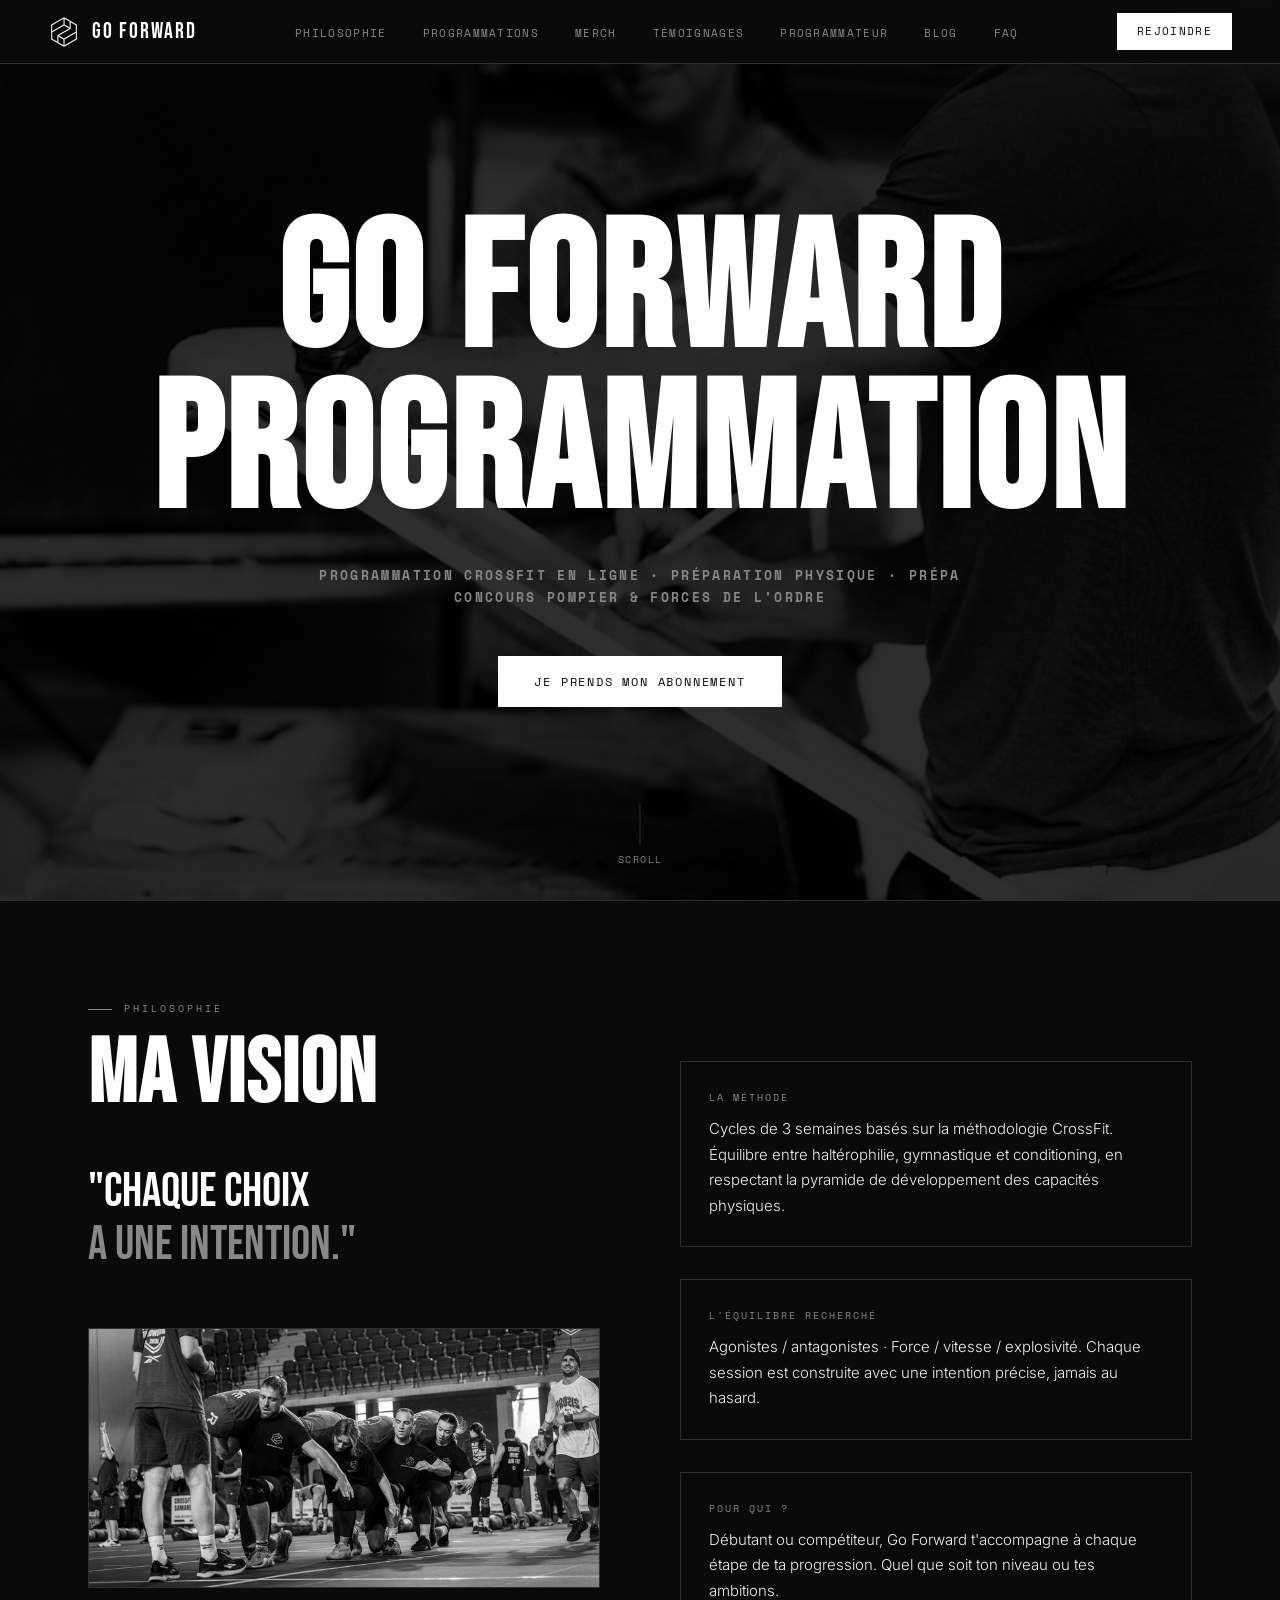
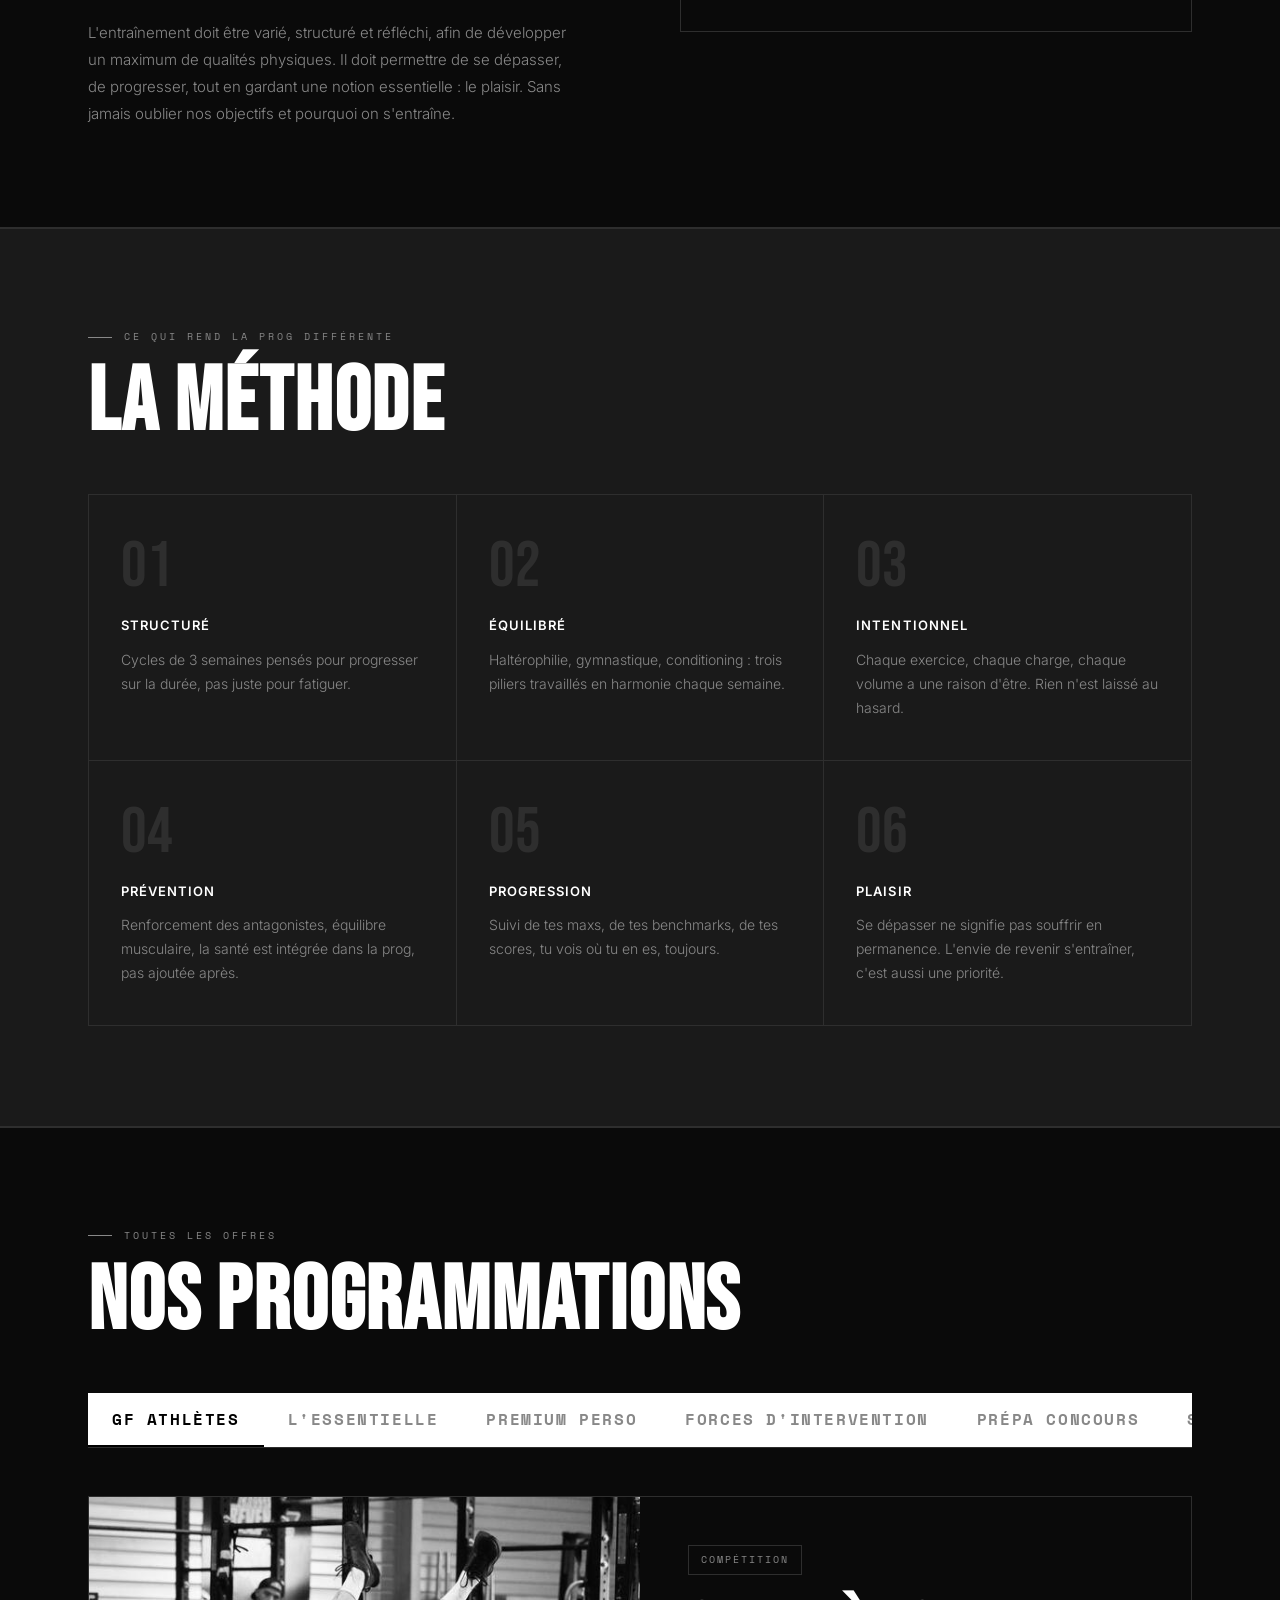
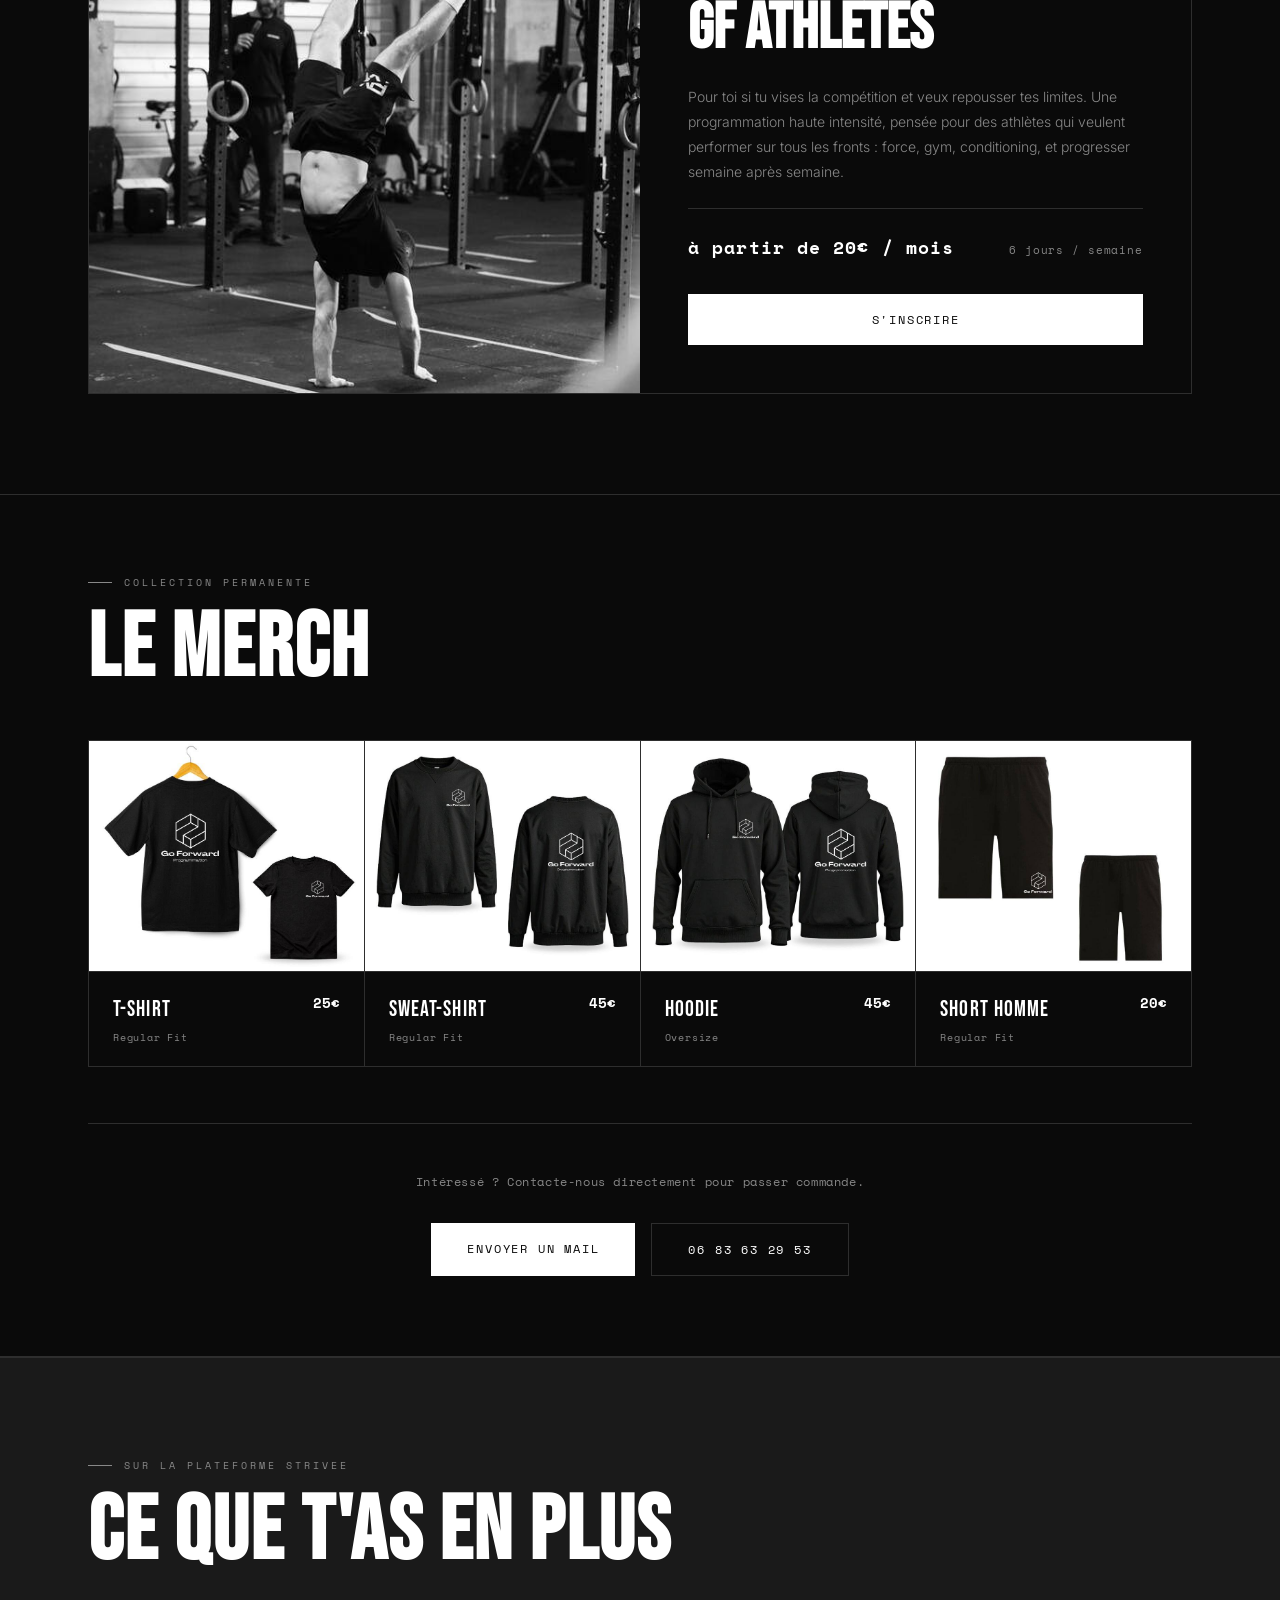
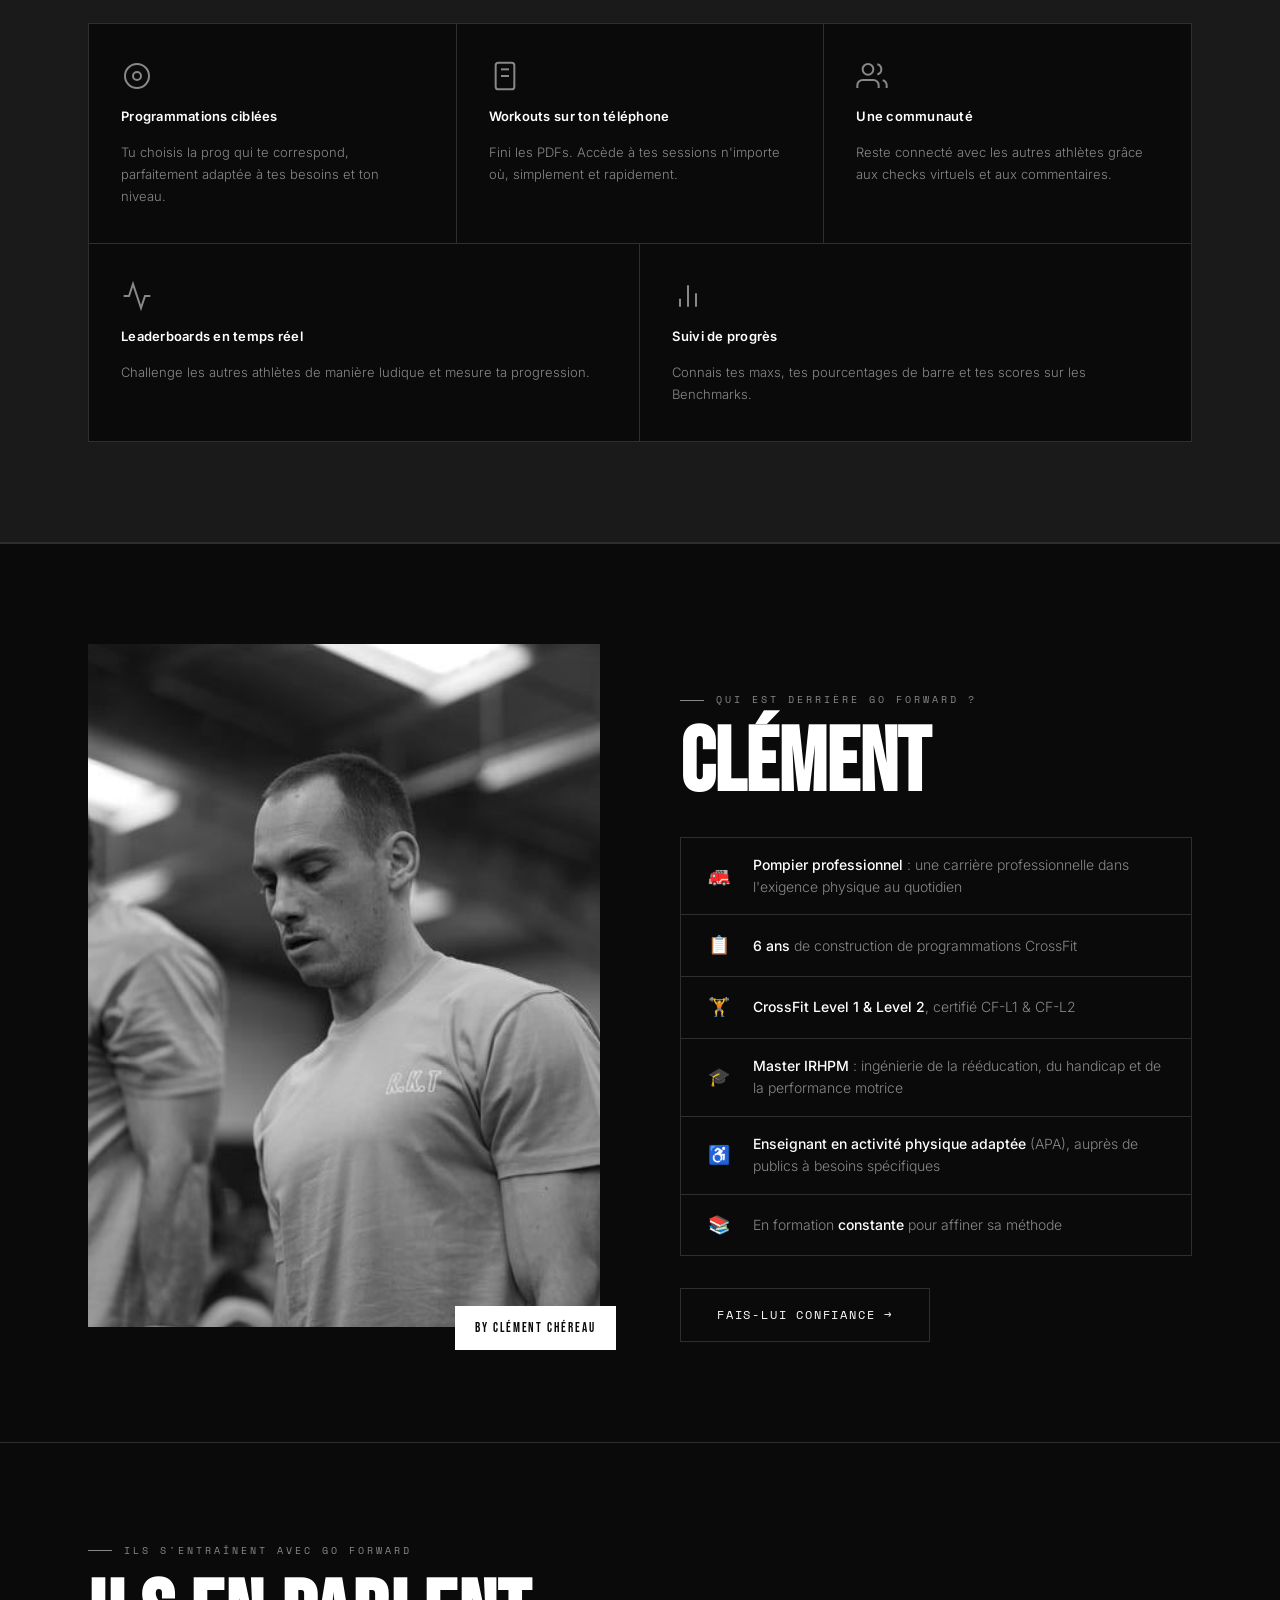
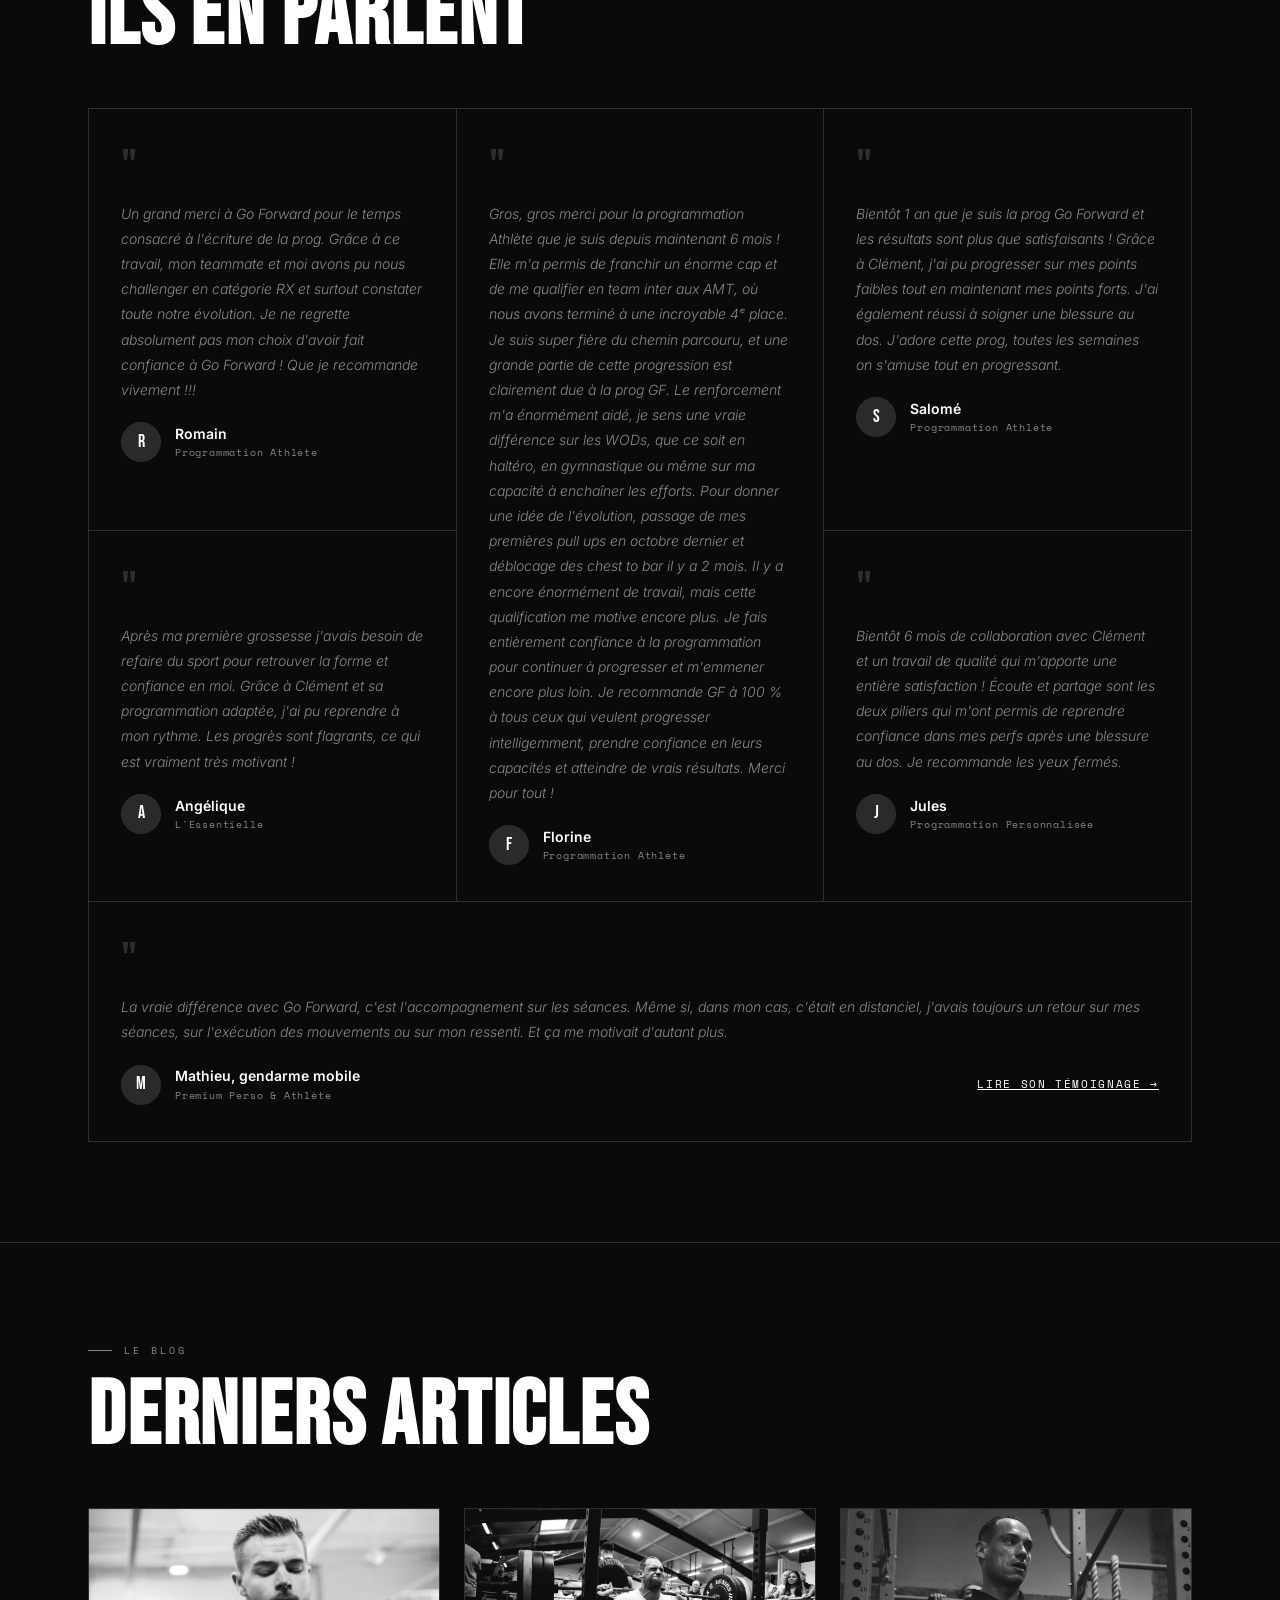
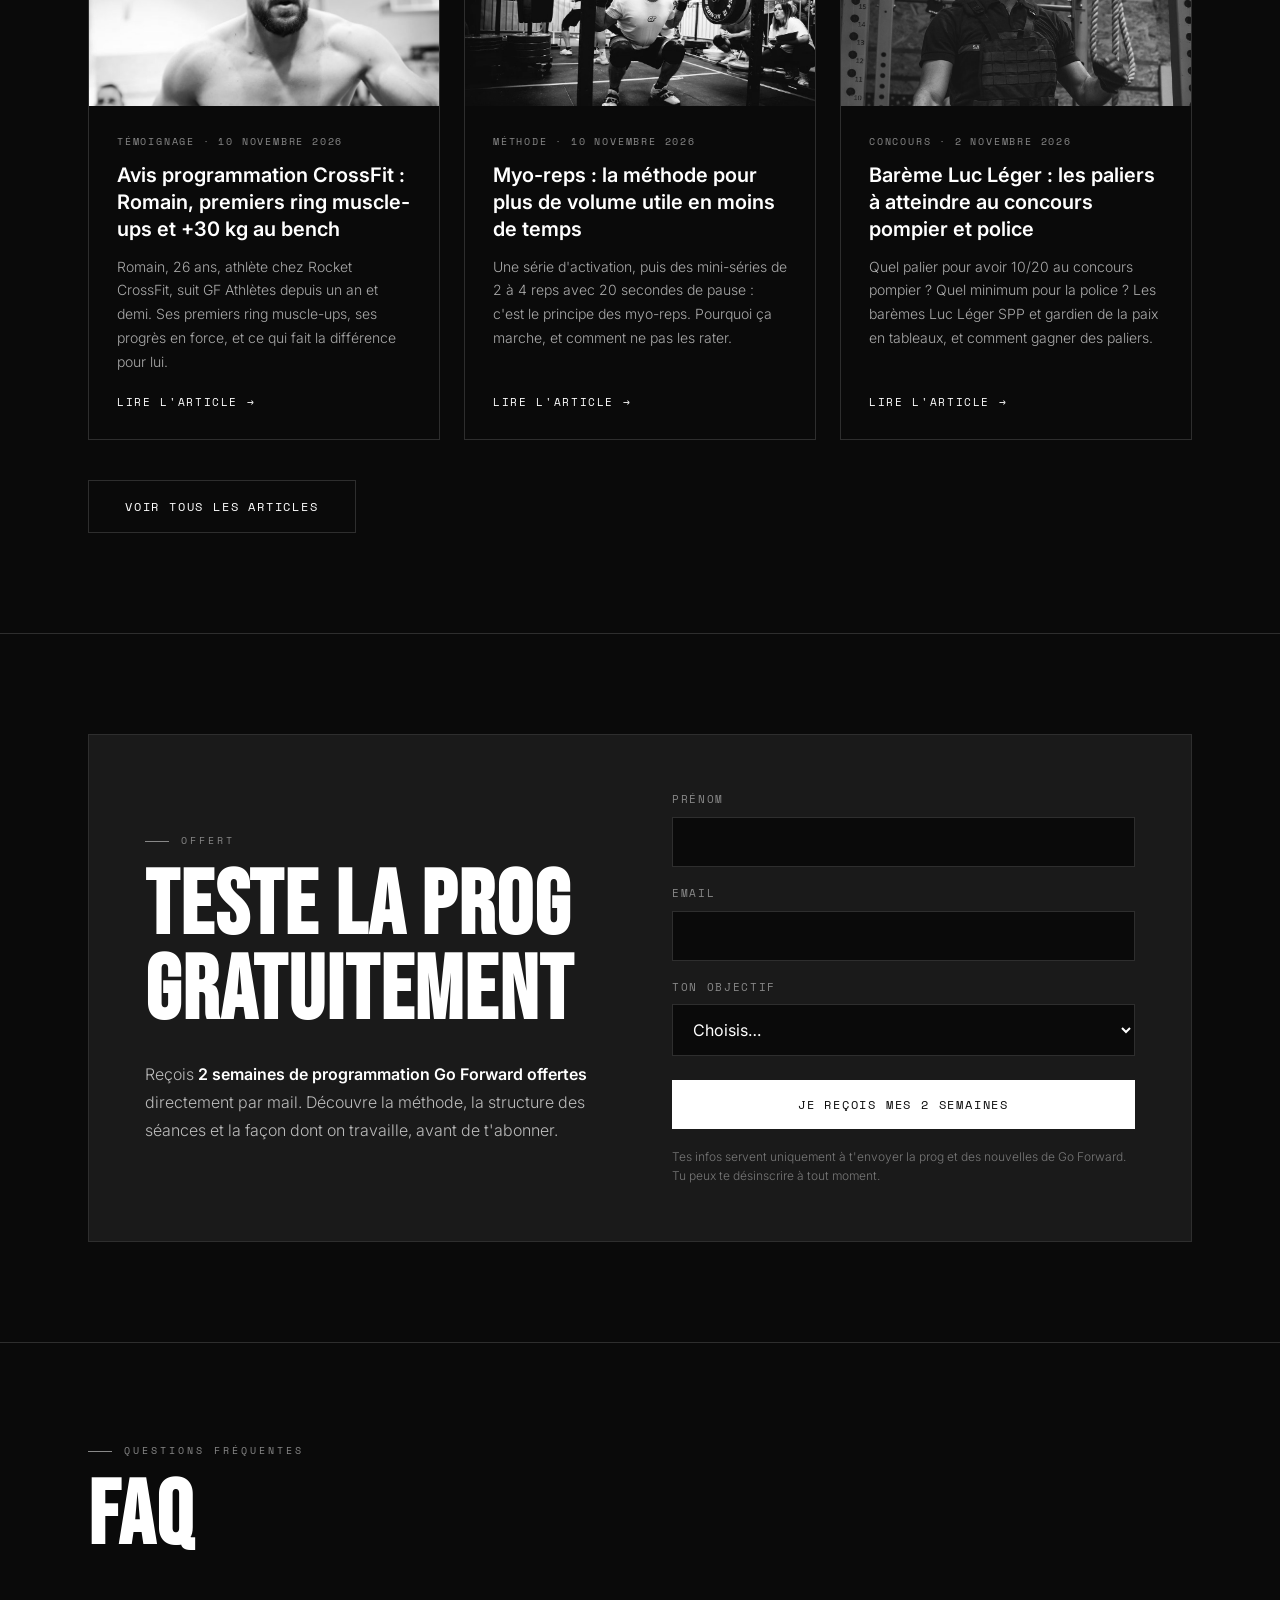
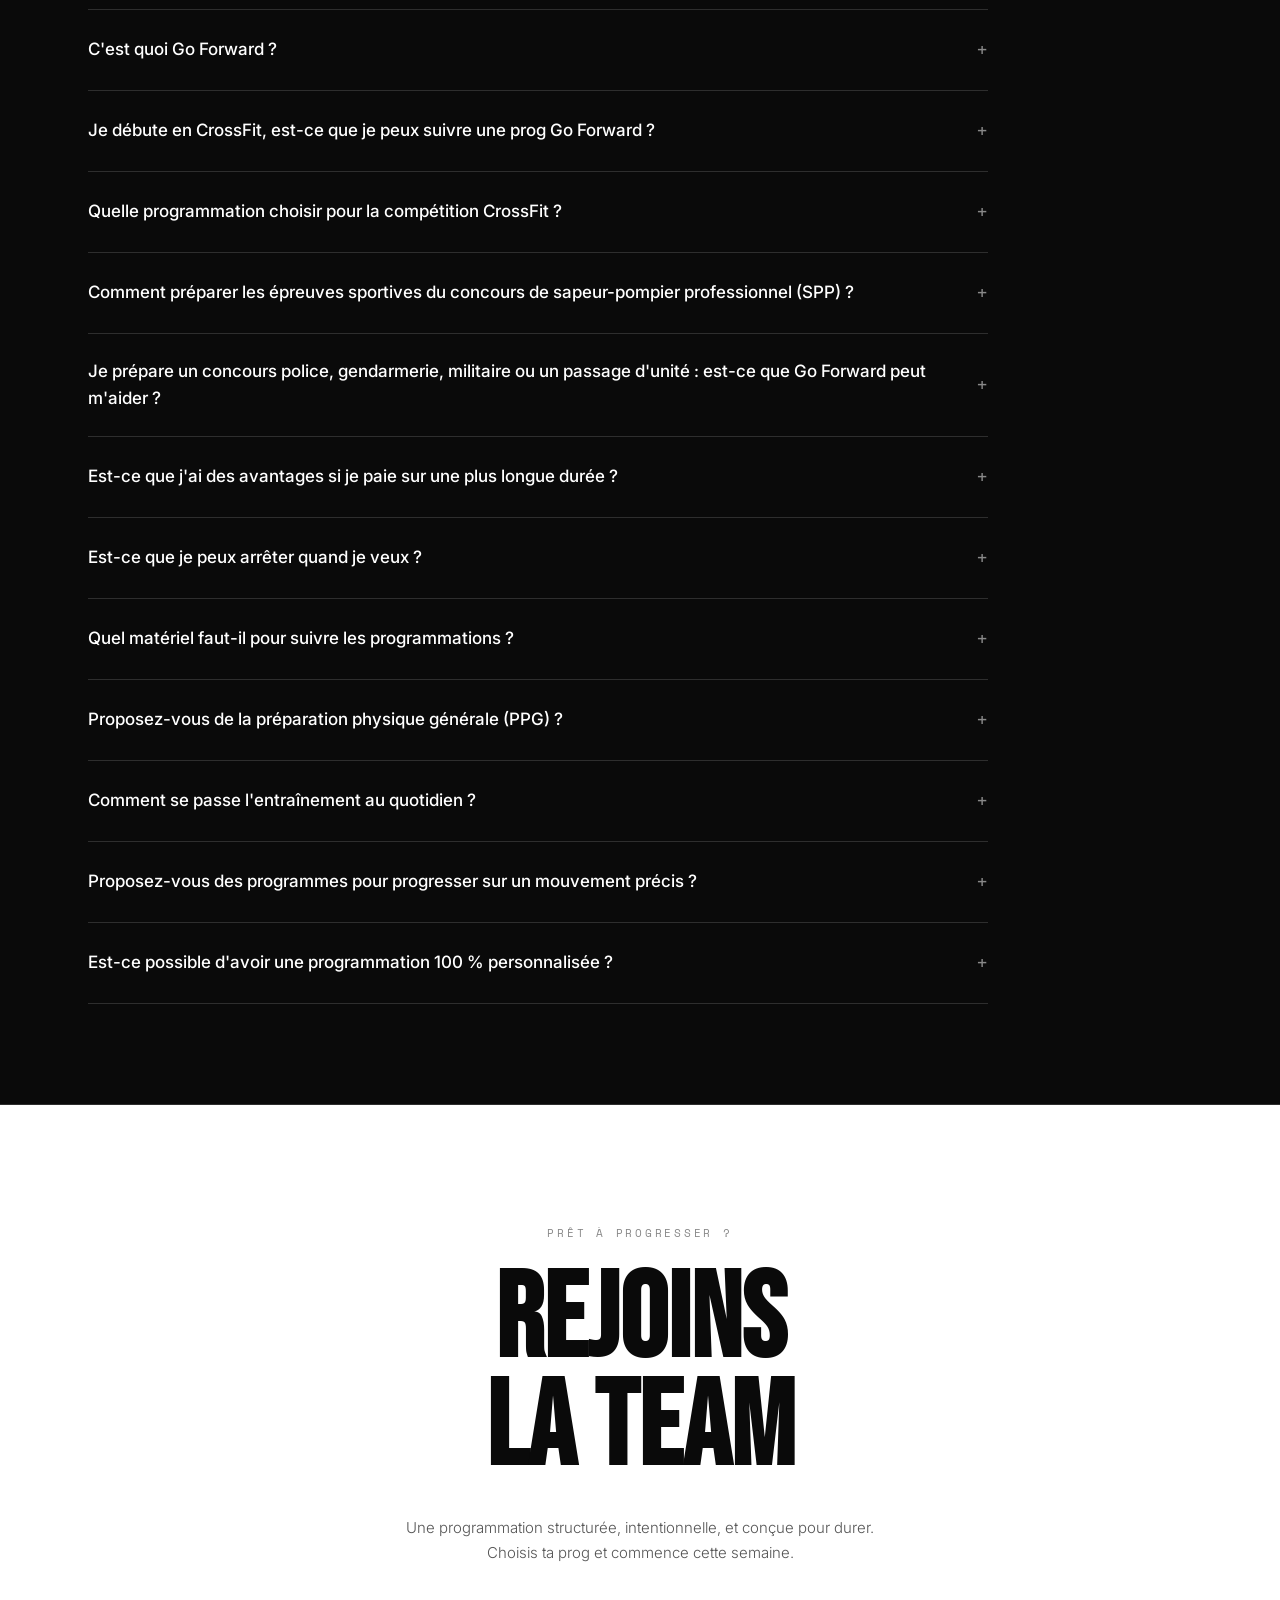
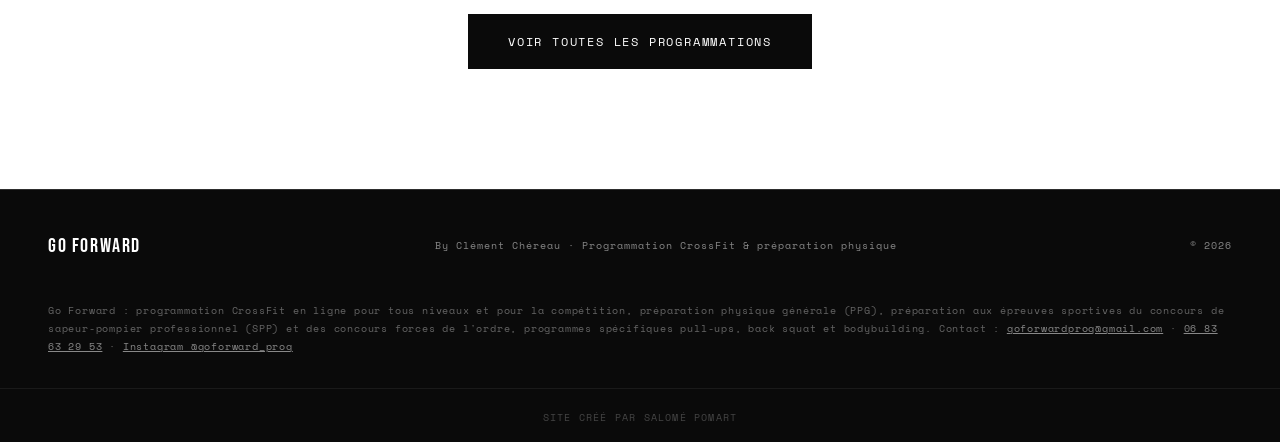
==== commit 73c7058a: "Articles témoignage Romain et myo-reps, retrait encadré L'Essentielle sur l'article deload Claude-Se" ====
--- a/index.html
+++ b/index.html
@@ -2034,30 +2034,30 @@
   <p class="section-label reveal">Le blog</p>
   <h2 class="section-title reveal">DERNIERS ARTICLES</h2>
   <div class="blog-grid reveal">
+    <a class="blog-card" href="blog/temoignage-romain-programmation-crossfit/">
+      <img loading="lazy" src="blog/images/temoignage-romain-crossfit.jpg" alt="Romain, athlète Go Forward, en plein effort sur un air bike pendant une compétition de CrossFit">
+      <div class="blog-card-body">
+        <span class="blog-card-tag">Témoignage · 10 novembre 2026</span>
+        <h3 class="blog-card-title">Avis programmation CrossFit : Romain, premiers ring muscle-ups et +30 kg au bench</h3>
+        <p class="blog-card-excerpt">Romain, 26 ans, athlète chez Rocket CrossFit, suit GF Athlètes depuis un an et demi. Ses premiers ring muscle-ups, ses progrès en force, et ce qui fait la différence pour lui.</p>
+        <span class="blog-card-more">Lire l'article →</span>
+      </div>
+    </a>
+    <a class="blog-card" href="blog/myo-reps/">
+      <img loading="lazy" src="blog/images/myo-reps-back-squat-crossfit.jpg" alt="Athlète en position basse de back squat dans un rack, en plein effort pendant une compétition de CrossFit">
+      <div class="blog-card-body">
+        <span class="blog-card-tag">Méthode · 10 novembre 2026</span>
+        <h3 class="blog-card-title">Myo-reps : la méthode pour plus de volume utile en moins de temps</h3>
+        <p class="blog-card-excerpt">Une série d&#x27;activation, puis des mini-séries de 2 à 4 reps avec 20 secondes de pause : c&#x27;est le principe des myo-reps. Pourquoi ça marche, et comment ne pas les rater.</p>
+        <span class="blog-card-more">Lire l'article →</span>
+      </div>
+    </a>
     <a class="blog-card" href="blog/bareme-luc-leger/">
       <img loading="lazy" src="blog/images/bareme-luc-leger-pompier.jpg" alt="Sapeur-pompier en tenue avec un gilet lesté, à l&#x27;entraînement dans une salle de CrossFit pour préparer les épreuves physiques">
       <div class="blog-card-body">
         <span class="blog-card-tag">Concours · 2 novembre 2026</span>
         <h3 class="blog-card-title">Barème Luc Léger : les paliers à atteindre au concours pompier et police</h3>
         <p class="blog-card-excerpt">Quel palier pour avoir 10/20 au concours pompier ? Quel minimum pour la police ? Les barèmes Luc Léger SPP et gardien de la paix en tableaux, et comment gagner des paliers.</p>
-        <span class="blog-card-more">Lire l'article →</span>
-      </div>
-    </a>
-    <a class="blog-card" href="blog/deload-overreaching/">
-      <img loading="lazy" src="blog/images/deload-overreaching-crossfit.jpg" alt="Athlète à genoux, mains au sol, épuisé après un effort en compétition de CrossFit devant le public" style="object-position: center 0%;">
-      <div class="blog-card-body">
-        <span class="blog-card-tag">Méthode · 2 novembre 2026</span>
-        <h3 class="blog-card-title">Overreaching et deload : pourquoi on se surcharge avant de récupérer</h3>
-        <p class="blog-card-excerpt">Une semaine volontairement surchargée, puis une semaine allégée : c&#x27;est le duo overreaching et deload. Pourquoi on fait ça, et comment ne pas gâcher ta semaine de récupération.</p>
-        <span class="blog-card-more">Lire l'article →</span>
-      </div>
-    </a>
-    <a class="blog-card" href="blog/cluster-set/">
-      <img loading="lazy" src="blog/images/cluster-set-front-squat-crossfit.jpg" alt="Athlète en position basse de front squat avec une barre chargée, pendant une compétition de CrossFit devant le public">
-      <div class="blog-card-body">
-        <span class="blog-card-tag">Méthode · 26 octobre 2026</span>
-        <h3 class="blog-card-title">Cluster set : la méthode pour faire plus de volume lourd sans sacrifier la technique</h3>
-        <p class="blog-card-excerpt">Découper une série lourde en mini-séries de 2 reps avec 15 secondes de pause : c&#x27;est le principe du cluster set. Comment ça marche, et comment l&#x27;utiliser sans le dénaturer.</p>
         <span class="blog-card-more">Lire l'article →</span>
       </div>
     </a>
